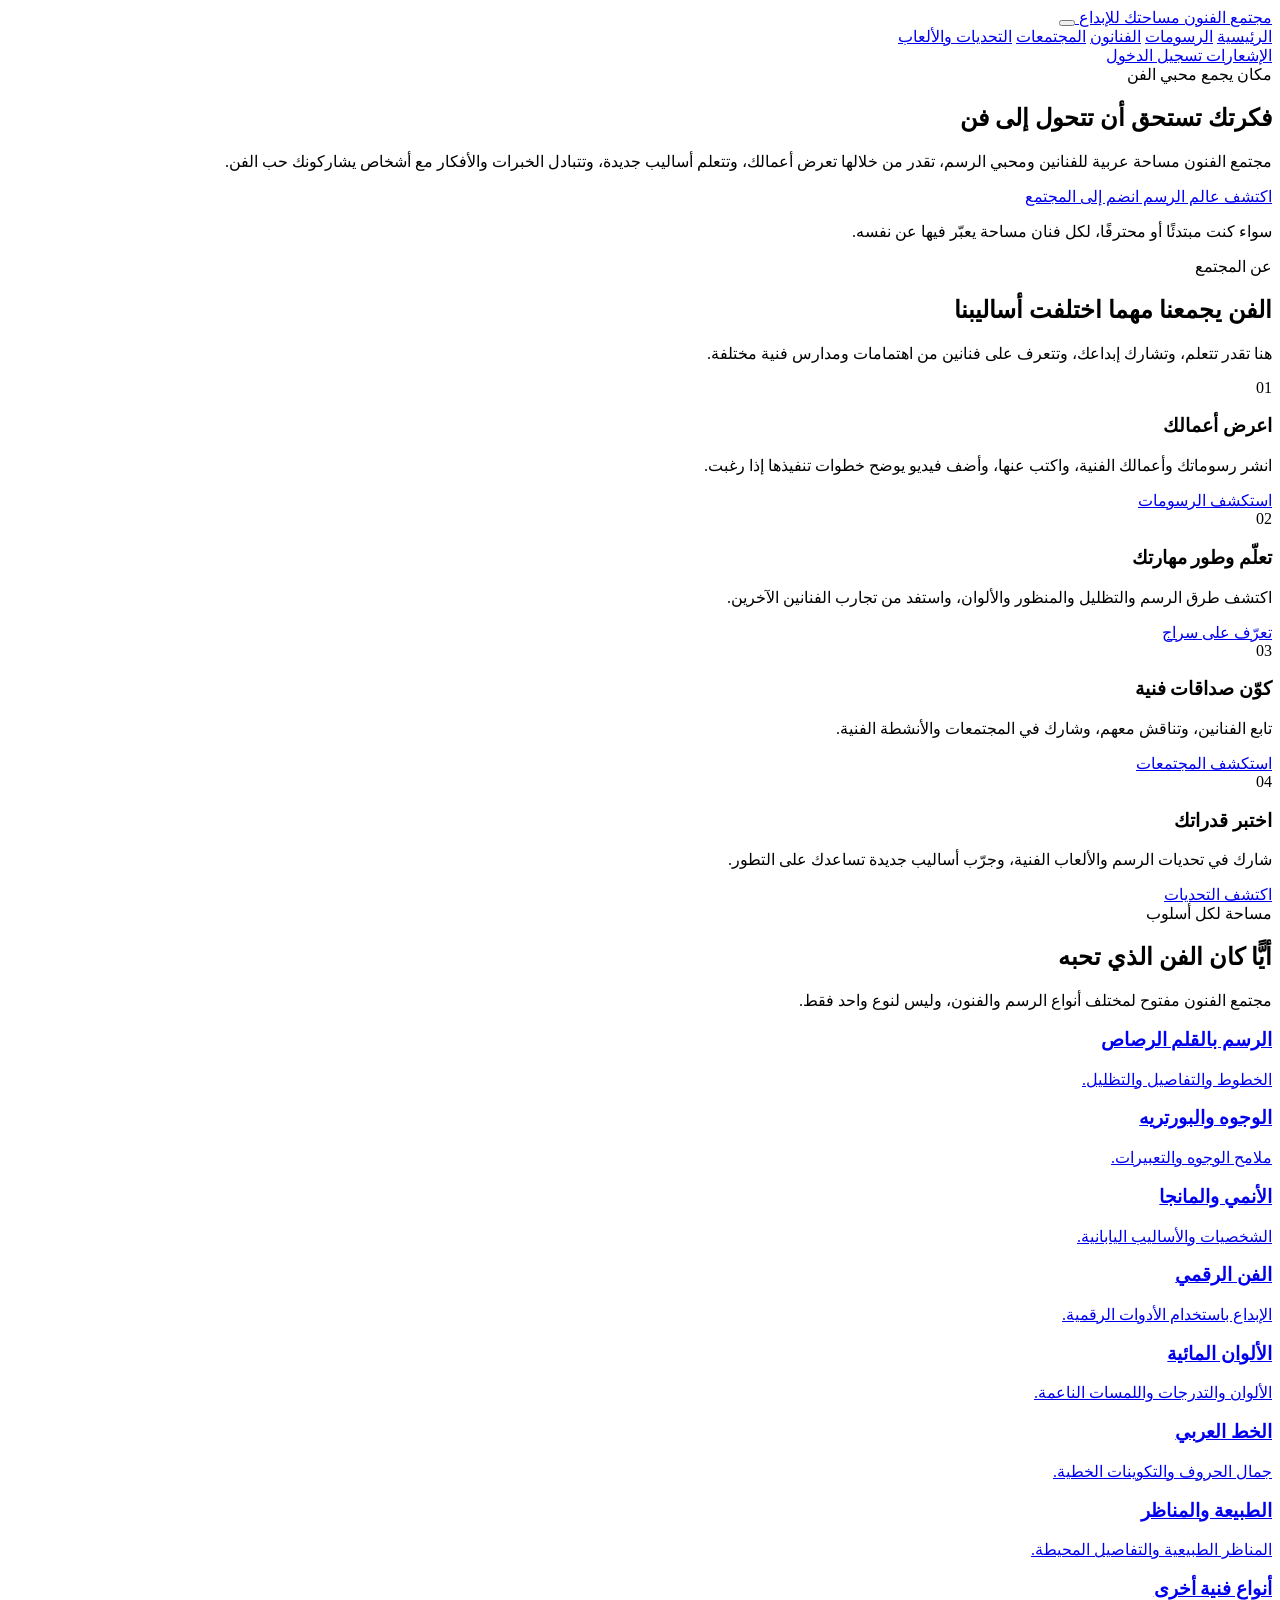
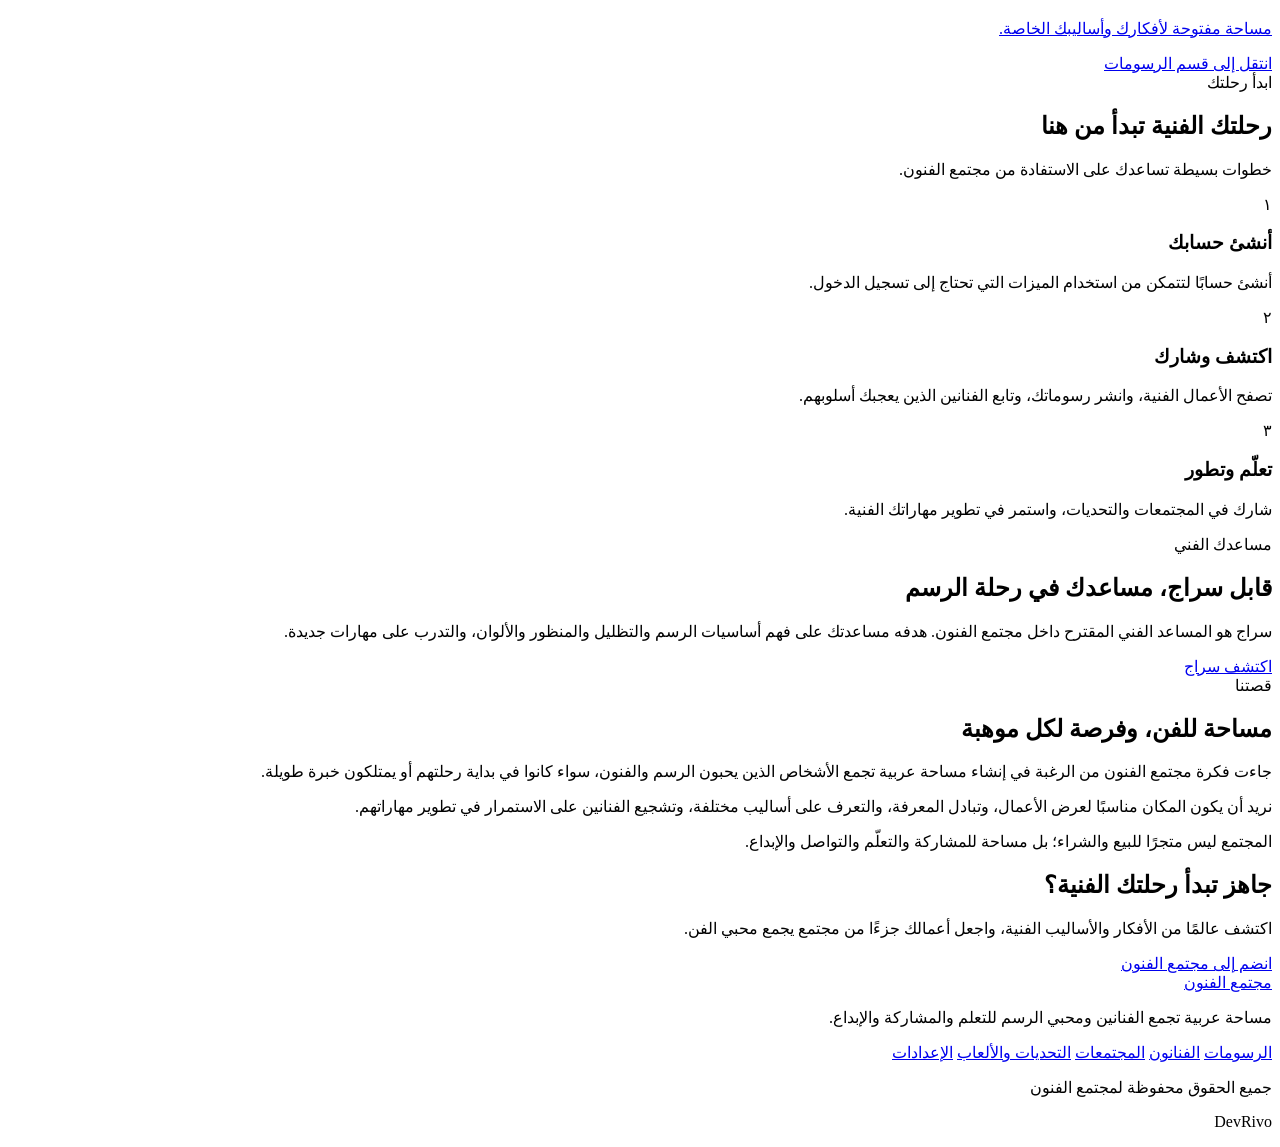
==== index.html @ d91d48fb "Create index.html for art community website Add main HTML structure for the art community website wi" ====
<!DOCTYPE html>
<html lang="ar" dir="rtl">
<head>
    <meta charset="UTF-8">
    <meta name="viewport" content="width=device-width, initial-scale=1.0">

    <meta name="description" content="مجتمع الفنون، مساحة عربية للفنانين ومحبي الرسم لتبادل الأعمال والتعلم والمشاركة.">

    <title>مجتمع الفنون | مساحة تجمع الفنانين</title>

    <!-- الخطوط -->
    <link rel="preconnect" href="https://fonts.googleapis.com">
    <link rel="preconnect" href="https://fonts.gstatic.com" crossorigin>
    <link href="https://fonts.googleapis.com/css2?family=Cairo:wght@400;500;600;700;800&display=swap" rel="stylesheet">

    <!-- التصميم المشترك لجميع الصفحات -->
    <link rel="stylesheet" href="css/style.css">

    <!-- تصميم الصفحة الرئيسية -->
    <link rel="stylesheet" href="css/home.css">
</head>

<body>

    <!-- رأس الموقع المشترك -->
    <header class="site-header">
        <div class="header-container">

            <a href="index.html" class="site-logo" aria-label="الصفحة الرئيسية">
                <span class="logo-name">مجتمع الفنون</span>
                <span class="logo-description">مساحتك للإبداع</span>
            </a>

            <button
                class="menu-toggle"
                id="menuToggle"
                type="button"
                aria-label="فتح القائمة"
                aria-expanded="false"
            >
                <span></span>
                <span></span>
                <span></span>
            </button>

            <nav class="main-nav" id="mainNav" aria-label="القائمة الرئيسية">
                <a href="index.html" class="nav-link active">الرئيسية</a>
                <a href="drawings.html" class="nav-link">الرسومات</a>
                <a href="artists.html" class="nav-link">الفنانون</a>
                <a href="communities.html" class="nav-link">المجتمعات</a>
                <a href="challenges.html" class="nav-link">التحديات والألعاب</a>
            </nav>

            <div class="header-actions">

                <a
                    href="notifications.html"
                    class="notification-link"
                    aria-label="الإشعارات"
                    title="الإشعارات"
                >
                    الإشعارات
                </a>

                <a href="login.html" class="account-link" id="accountLink">
                    تسجيل الدخول
                </a>

                <a href="profile.html" class="profile-link" id="profileLink" hidden>
                    ملفي الشخصي
                </a>

            </div>

        </div>
    </header>


    <main>

        <!-- مقدمة الصفحة -->
        <section class="hero-section">
            <div class="hero-container">

                <div class="hero-content">

                    <span class="section-label">
                        مكان يجمع محبي الفن
                    </span>

                    <h1>
                        فكرتك تستحق أن
                        <span>تتحول إلى فن</span>
                    </h1>

                    <p class="hero-description">
                        مجتمع الفنون مساحة عربية للفنانين ومحبي الرسم،
                        تقدر من خلالها تعرض أعمالك، وتتعلم أساليب جديدة،
                        وتتبادل الخبرات والأفكار مع أشخاص يشاركونك حب الفن.
                    </p>

                    <div class="hero-actions">

                        <a href="drawings.html" class="button button-primary">
                            اكتشف عالم الرسم
                        </a>

                        <a href="login.html" class="button button-secondary">
                            انضم إلى المجتمع
                        </a>

                    </div>

                    <p class="hero-note">
                        سواء كنت مبتدئًا أو محترفًا، لكل فنان مساحة يعبّر فيها عن نفسه.
                    </p>

                </div>

            </div>
        </section>


        <!-- التعريف بالموقع -->
        <section class="about-section" id="about">

            <div class="section-container">

                <div class="section-heading">
                    <span class="section-label">عن المجتمع</span>

                    <h2>الفن يجمعنا مهما اختلفت أساليبنا</h2>

                    <p>
                        هنا تقدر تتعلم، وتشارك إبداعك، وتتعرف على فنانين
                        من اهتمامات ومدارس فنية مختلفة.
                    </p>
                </div>

                <div class="features-grid">

                    <article class="feature-card">
                        <span class="feature-number">01</span>

                        <h3>اعرض أعمالك</h3>

                        <p>
                            انشر رسوماتك وأعمالك الفنية، واكتب عنها،
                            وأضف فيديو يوضح خطوات تنفيذها إذا رغبت.
                        </p>

                        <a href="drawings.html" class="text-link">
                            استكشف الرسومات
                        </a>
                    </article>


                    <article class="feature-card">
                        <span class="feature-number">02</span>

                        <h3>تعلّم وطور مهارتك</h3>

                        <p>
                            اكتشف طرق الرسم والتظليل والمنظور والألوان،
                            واستفد من تجارب الفنانين الآخرين.
                        </p>

                        <a href="siraj.html" class="text-link">
                            تعرّف على سراج
                        </a>
                    </article>


                    <article class="feature-card">
                        <span class="feature-number">03</span>

                        <h3>كوّن صداقات فنية</h3>

                        <p>
                            تابع الفنانين، وتناقش معهم، وشارك في
                            المجتمعات والأنشطة الفنية.
                        </p>

                        <a href="communities.html" class="text-link">
                            استكشف المجتمعات
                        </a>
                    </article>


                    <article class="feature-card">
                        <span class="feature-number">04</span>

                        <h3>اختبر قدراتك</h3>

                        <p>
                            شارك في تحديات الرسم والألعاب الفنية،
                            وجرّب أساليب جديدة تساعدك على التطور.
                        </p>

                        <a href="challenges.html" class="text-link">
                            اكتشف التحديات
                        </a>
                    </article>

                </div>

            </div>
        </section>


        <!-- أنواع الفنون -->
        <section class="art-types-section">

            <div class="section-container">

                <div class="section-heading">
                    <span class="section-label">مساحة لكل أسلوب</span>

                    <h2>أيًّا كان الفن الذي تحبه</h2>

                    <p>
                        مجتمع الفنون مفتوح لمختلف أنواع الرسم والفنون،
                        وليس لنوع واحد فقط.
                    </p>
                </div>

                <div class="art-types-grid">

                    <a href="drawings.html?category=pencil" class="art-type-card">
                        <h3>الرسم بالقلم الرصاص</h3>
                        <p>الخطوط والتفاصيل والتظليل.</p>
                    </a>

                    <a href="drawings.html?category=portrait" class="art-type-card">
                        <h3>الوجوه والبورتريه</h3>
                        <p>ملامح الوجوه والتعبيرات.</p>
                    </a>

                    <a href="drawings.html?category=anime" class="art-type-card">
                        <h3>الأنمي والمانجا</h3>
                        <p>الشخصيات والأساليب اليابانية.</p>
                    </a>

                    <a href="drawings.html?category=digital" class="art-type-card">
                        <h3>الفن الرقمي</h3>
                        <p>الإبداع باستخدام الأدوات الرقمية.</p>
                    </a>

                    <a href="drawings.html?category=watercolor" class="art-type-card">
                        <h3>الألوان المائية</h3>
                        <p>الألوان والتدرجات واللمسات الناعمة.</p>
                    </a>

                    <a href="drawings.html?category=calligraphy" class="art-type-card">
                        <h3>الخط العربي</h3>
                        <p>جمال الحروف والتكوينات الخطية.</p>
                    </a>

                    <a href="drawings.html?category=nature" class="art-type-card">
                        <h3>الطبيعة والمناظر</h3>
                        <p>المناظر الطبيعية والتفاصيل المحيطة.</p>
                    </a>

                    <a href="drawings.html?category=other" class="art-type-card">
                        <h3>أنواع فنية أخرى</h3>
                        <p>مساحة مفتوحة لأفكارك وأساليبك الخاصة.</p>
                    </a>

                </div>

                <div class="section-bottom-action">
                    <a href="drawings.html" class="button button-secondary">
                        انتقل إلى قسم الرسومات
                    </a>
                </div>

            </div>
        </section>


        <!-- طريقة عمل المجتمع -->
        <section class="how-section">

            <div class="section-container">

                <div class="section-heading">
                    <span class="section-label">ابدأ رحلتك</span>

                    <h2>رحلتك الفنية تبدأ من هنا</h2>

                    <p>
                        خطوات بسيطة تساعدك على الاستفادة من مجتمع الفنون.
                    </p>
                </div>

                <div class="steps-grid">

                    <article class="step-card">
                        <span class="step-number">١</span>
                        <h3>أنشئ حسابك</h3>
                        <p>
                            أنشئ حسابًا لتتمكن من استخدام الميزات
                            التي تحتاج إلى تسجيل الدخول.
                        </p>
                    </article>

                    <article class="step-card">
                        <span class="step-number">٢</span>
                        <h3>اكتشف وشارك</h3>
                        <p>
                            تصفح الأعمال الفنية، وانشر رسوماتك،
                            وتابع الفنانين الذين يعجبك أسلوبهم.
                        </p>
                    </article>

                    <article class="step-card">
                        <span class="step-number">٣</span>
                        <h3>تعلّم وتطور</h3>
                        <p>
                            شارك في المجتمعات والتحديات،
                            واستمر في تطوير مهاراتك الفنية.
                        </p>
                    </article>

                </div>

            </div>
        </section>


        <!-- مساعد الرسم سراج -->
        <section class="siraj-section">

            <div class="section-container">

                <div class="siraj-content">

                    <span class="section-label">مساعدك الفني</span>

                    <h2>قابل سراج، مساعدك في رحلة الرسم</h2>

                    <p>
                        سراج هو المساعد الفني المقترح داخل مجتمع الفنون.
                        هدفه مساعدتك على فهم أساسيات الرسم والتظليل
                        والمنظور والألوان، والتدرب على مهارات جديدة.
                    </p>

                    <a href="siraj.html" class="button button-primary">
                        اكتشف سراج
                    </a>

                </div>

            </div>
        </section>


        <!-- قصة المجتمع -->
        <section class="story-section" id="story">

            <div class="section-container">

                <div class="section-heading">
                    <span class="section-label">قصتنا</span>

                    <h2>مساحة للفن، وفرصة لكل موهبة</h2>
                </div>

                <div class="story-content">

                    <p>
                        جاءت فكرة مجتمع الفنون من الرغبة في إنشاء مساحة
                        عربية تجمع الأشخاص الذين يحبون الرسم والفنون،
                        سواء كانوا في بداية رحلتهم أو يمتلكون خبرة طويلة.
                    </p>

                    <p>
                        نريد أن يكون المكان مناسبًا لعرض الأعمال،
                        وتبادل المعرفة، والتعرف على أساليب مختلفة،
                        وتشجيع الفنانين على الاستمرار في تطوير مهاراتهم.
                    </p>

                    <p>
                        المجتمع ليس متجرًا للبيع والشراء؛ بل مساحة
                        للمشاركة والتعلّم والتواصل والإبداع.
                    </p>

                </div>

            </div>
        </section>


        <!-- الدعوة للمشاركة -->
        <section class="join-section">

            <div class="section-container">

                <h2>جاهز تبدأ رحلتك الفنية؟</h2>

                <p>
                    اكتشف عالمًا من الأفكار والأساليب الفنية،
                    واجعل أعمالك جزءًا من مجتمع يجمع محبي الفن.
                </p>

                <a href="login.html" class="button button-primary">
                    انضم إلى مجتمع الفنون
                </a>

            </div>
        </section>

    </main>


    <!-- تذييل الموقع المشترك -->
    <footer class="site-footer">

        <div class="footer-container">

            <div class="footer-main">

                <a href="index.html" class="footer-logo">
                    مجتمع الفنون
                </a>

                <p>
                    مساحة عربية تجمع الفنانين ومحبي الرسم
                    للتعلم والمشاركة والإبداع.
                </p>

            </div>

            <div class="footer-links">

                <a href="drawings.html">الرسومات</a>
                <a href="artists.html">الفنانون</a>
                <a href="communities.html">المجتمعات</a>
                <a href="challenges.html">التحديات والألعاب</a>
                <a href="settings.html">الإعدادات</a>

            </div>

            <div class="footer-bottom">

                <p>
                    جميع الحقوق محفوظة لمجتمع الفنون
                </p>

                <p class="creator-name">
                    DevRivo
                </p>

            </div>

        </div>

    </footer>


    <!-- وظائف مشتركة لجميع الصفحات -->
    <script src="js/main.js"></script>

    <!-- وظائف الصفحة الرئيسية -->
    <script src="js/home.js"></script>

</body>
</html>
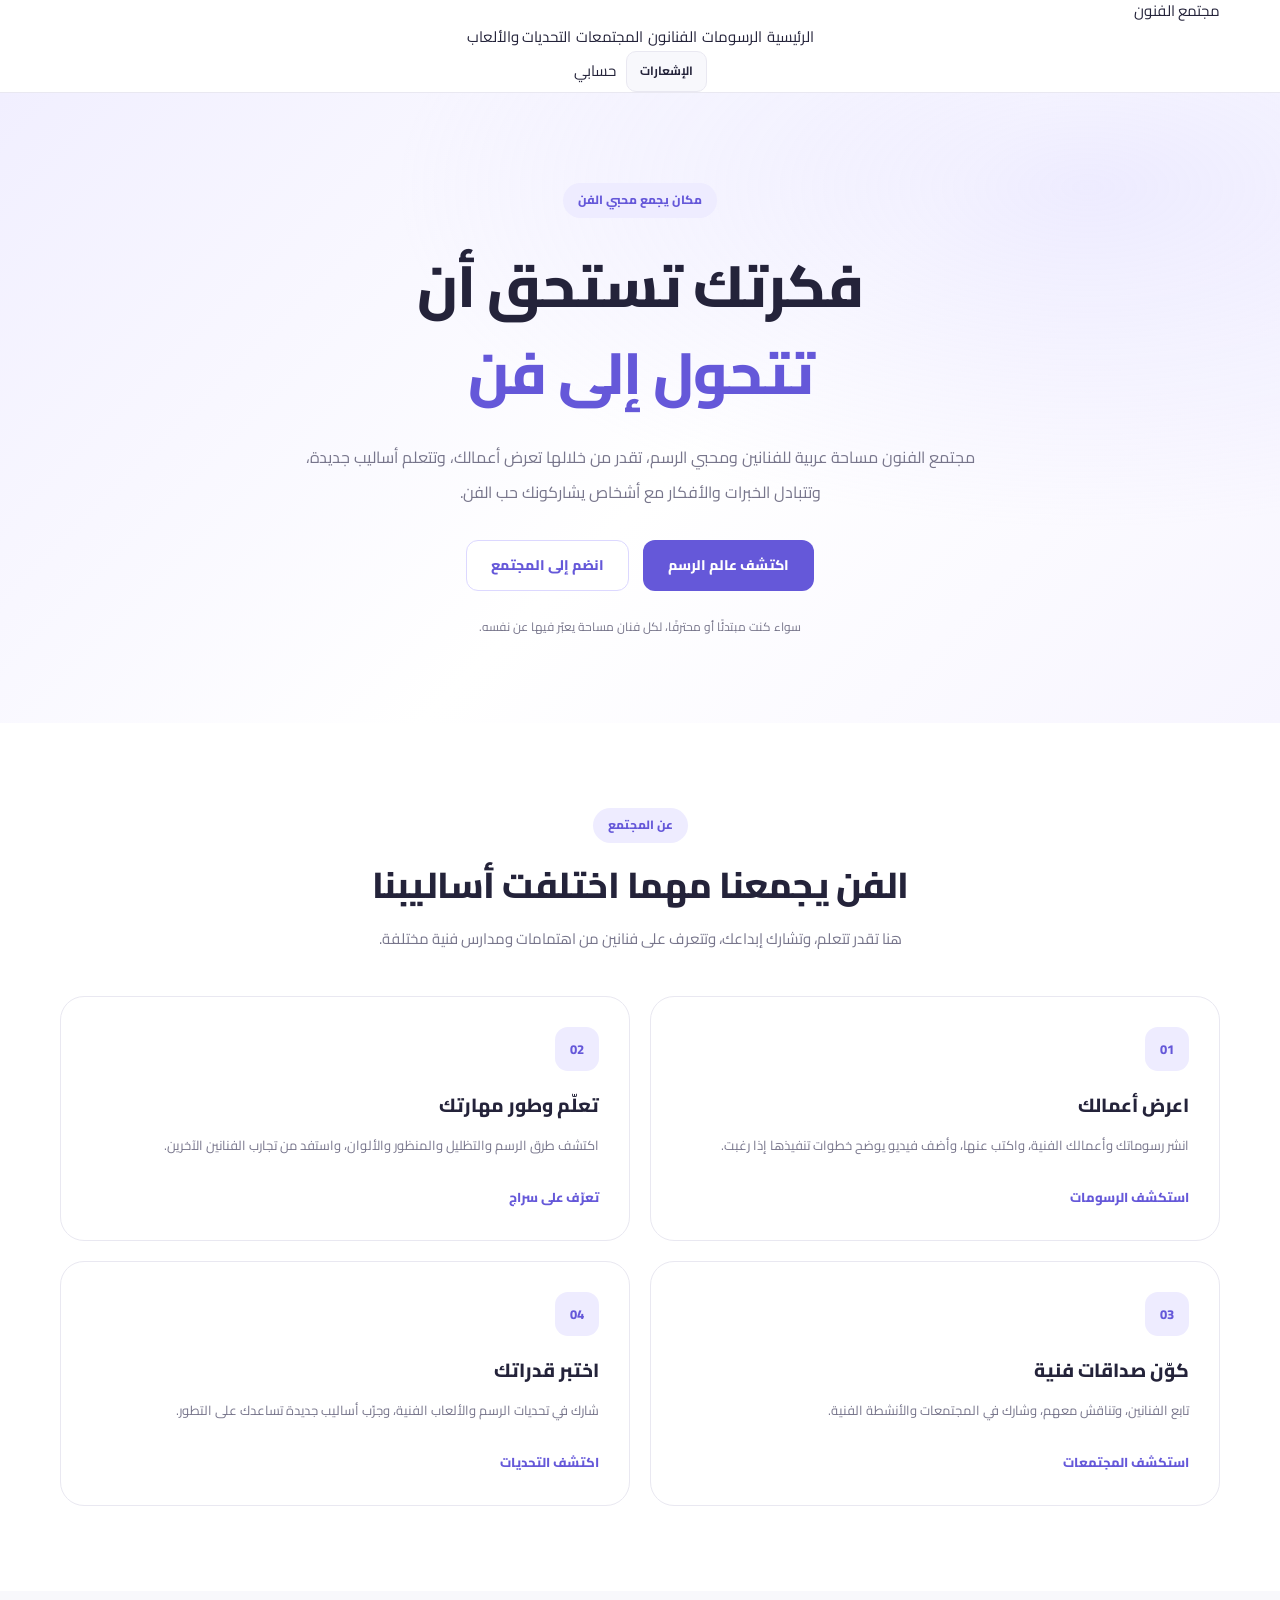
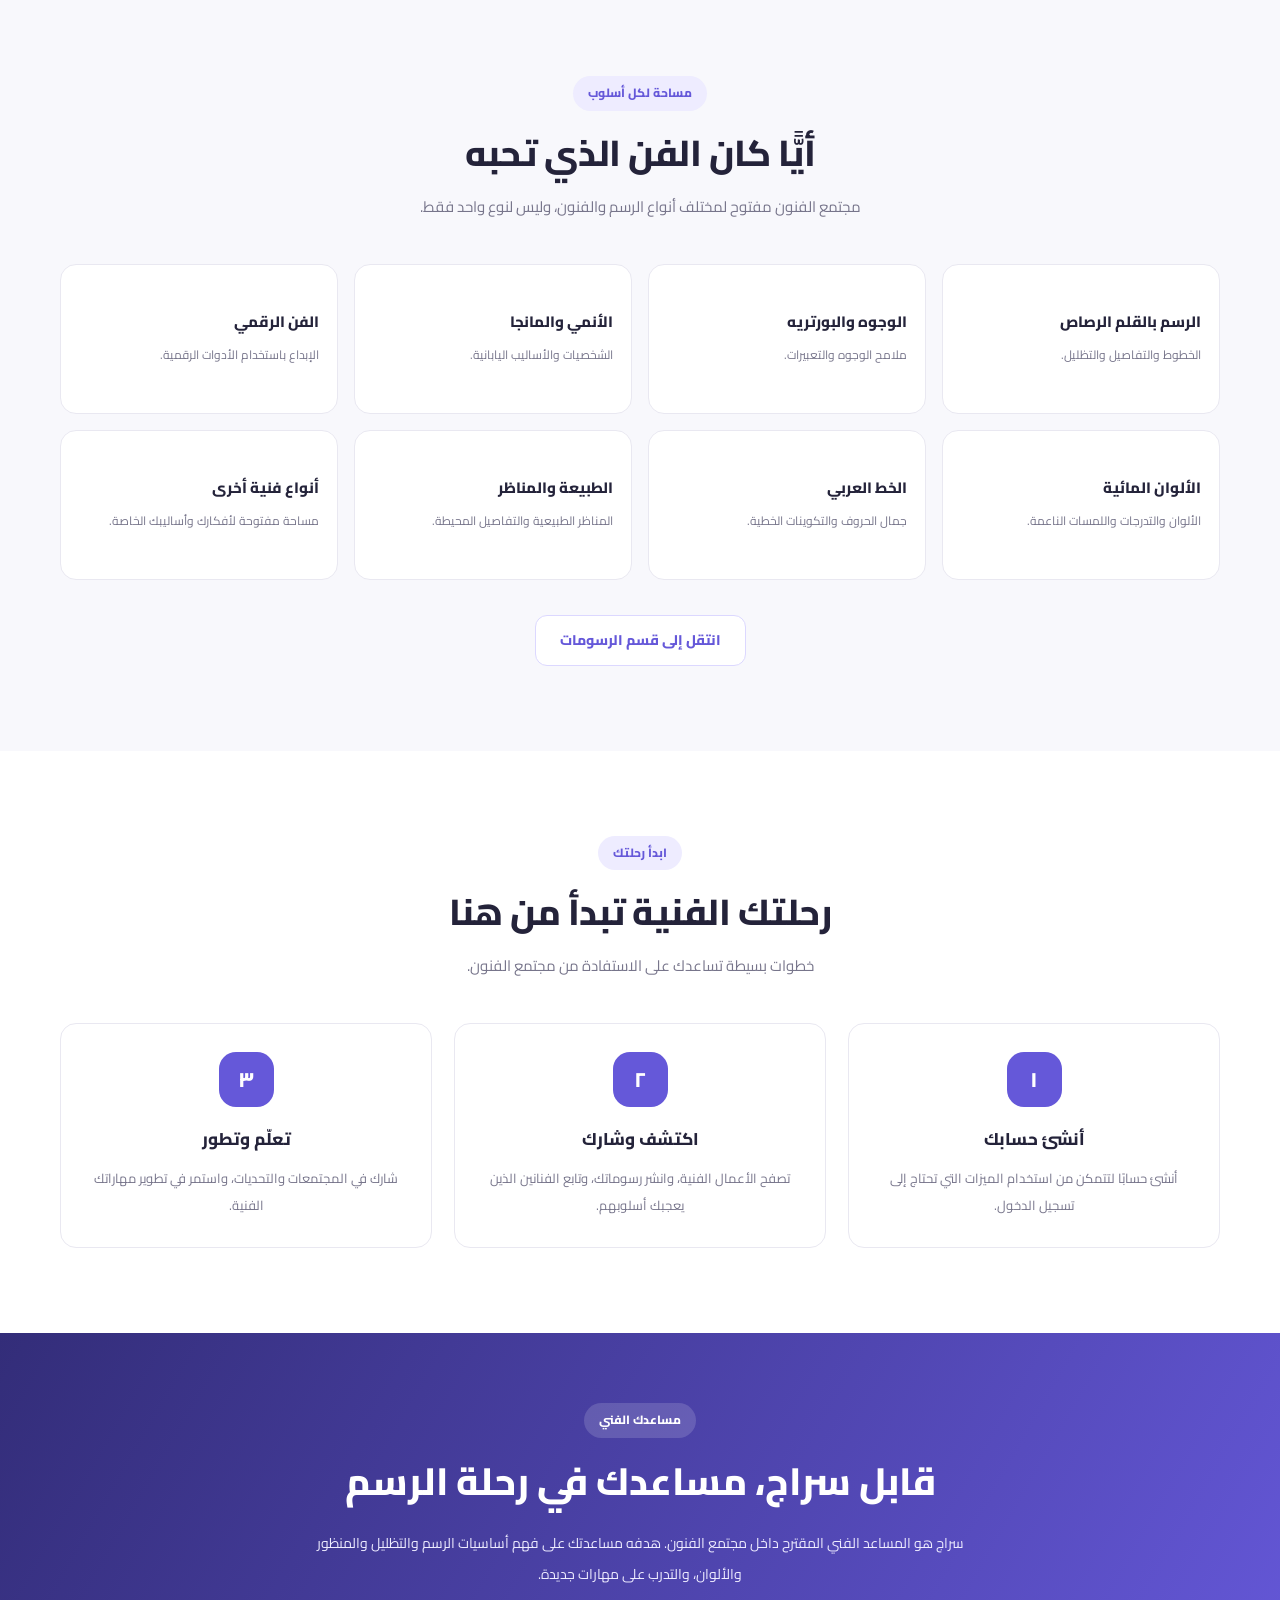
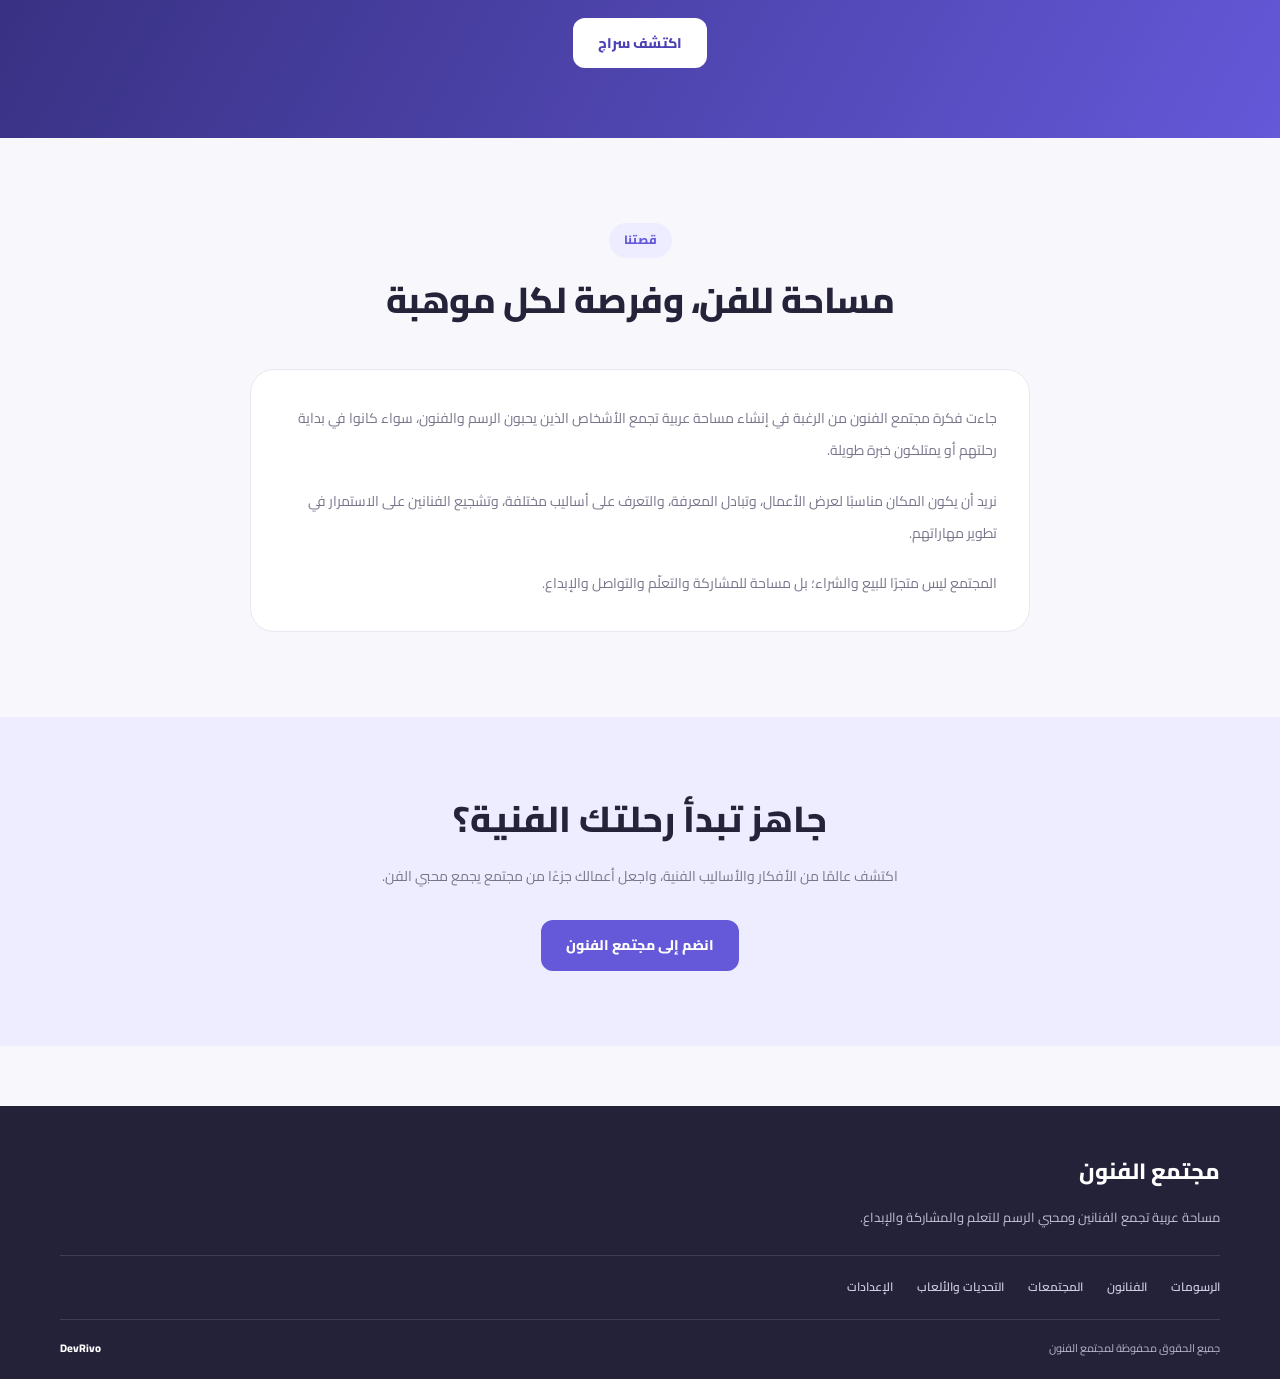
==== commit c8c961f7: "Update header content and navigation links" ====
--- a/index.html
+++ b/index.html
@@ -22,13 +22,12 @@
 
 <body>
 
-    <!-- رأس الموقع المشترك -->
+<!-- رأس الموقع -->
     <header class="site-header">
-        <div class="header-container">
-
-            <a href="index.html" class="site-logo" aria-label="الصفحة الرئيسية">
-                <span class="logo-name">مجتمع الفنون</span>
-                <span class="logo-description">مساحتك للإبداع</span>
+        <div class="container header-content">
+
+            <a href="index.html" class="site-logo">
+                مجتمع الفنون
             </a>
 
             <button
@@ -38,43 +37,29 @@
                 aria-label="فتح القائمة"
                 aria-expanded="false"
             >
-                <span></span>
-                <span></span>
-                <span></span>
+                ☰
             </button>
 
-            <nav class="main-nav" id="mainNav" aria-label="القائمة الرئيسية">
-                <a href="index.html" class="nav-link active">الرئيسية</a>
-                <a href="drawings.html" class="nav-link">الرسومات</a>
-                <a href="artists.html" class="nav-link">الفنانون</a>
-                <a href="communities.html" class="nav-link">المجتمعات</a>
-                <a href="challenges.html" class="nav-link">التحديات والألعاب</a>
+            <nav class="main-nav" id="mainNav">
+                <a href="index.html">الرئيسية</a>
+                <a href="drawings.html" class="active">الرسومات</a>
+                <a href="artists.html">الفنانون</a>
+                <a href="communities.html">المجتمعات</a>
+                <a href="challenges.html">التحديات والألعاب</a>
             </nav>
 
             <div class="header-actions">
-
-                <a
-                    href="notifications.html"
-                    class="notification-link"
-                    aria-label="الإشعارات"
-                    title="الإشعارات"
-                >
+                <a href="notifications.html" class="notification-link">
                     الإشعارات
                 </a>
 
-                <a href="login.html" class="account-link" id="accountLink">
-                    تسجيل الدخول
+                <a href="login.html" class="btn btn-primary">
+                    حسابي
                 </a>
-
-                <a href="profile.html" class="profile-link" id="profileLink" hidden>
-                    ملفي الشخصي
-                </a>
-
             </div>
 
         </div>
     </header>
-
 
     <main>
 
--- a/css/style.css
+++ b/css/style.css
@@ -0,0 +1,880 @@
+/* ========================================
+   مجتمع الفنون - التصميم المشترك
+   ======================================== */
+
+/* الألوان والخطوط الأساسية */
+
+:root {
+    --color-primary: #6558d9;
+    --color-primary-dark: #4b40b5;
+    --color-primary-light: #eeecff;
+
+    --color-background: #f8f8fc;
+    --color-surface: #ffffff;
+
+    --color-text: #24233a;
+    --color-text-light: #77758b;
+
+    --color-border: #e9e8f1;
+
+    --color-success: #278568;
+    --color-danger: #d94b61;
+
+    --font-main: "Cairo", sans-serif;
+
+    --container-width: 1160px;
+
+    --radius-small: 10px;
+    --radius-medium: 16px;
+    --radius-large: 24px;
+
+    --shadow-small: 0 4px 18px rgba(36, 35, 58, 0.05);
+    --shadow-medium: 0 10px 35px rgba(36, 35, 58, 0.08);
+
+    --transition: 0.25s ease;
+}
+
+
+/* إعادة ضبط العناصر */
+
+* {
+    box-sizing: border-box;
+}
+
+html {
+    scroll-behavior: smooth;
+    scroll-padding-top: 90px;
+}
+
+body {
+    margin: 0;
+    padding: 0;
+
+    background: var(--color-background);
+    color: var(--color-text);
+
+    font-family: var(--font-main);
+    font-size: 15px;
+    line-height: 1.9;
+
+    direction: rtl;
+    text-align: right;
+
+    min-height: 100vh;
+}
+
+body,
+button,
+input,
+textarea,
+select {
+    font-family: var(--font-main);
+}
+
+button,
+input,
+textarea,
+select {
+    font-size: inherit;
+}
+
+button,
+a {
+    -webkit-tap-highlight-color: transparent;
+}
+
+button {
+    cursor: pointer;
+}
+
+a {
+    color: inherit;
+    text-decoration: none;
+    transition: color var(--transition);
+}
+
+img {
+    display: block;
+    max-width: 100%;
+}
+
+h1,
+h2,
+h3,
+h4,
+p {
+    margin-top: 0;
+}
+
+h1,
+h2,
+h3,
+h4 {
+    line-height: 1.5;
+}
+
+::selection {
+    background: var(--color-primary-light);
+    color: var(--color-primary-dark);
+}
+
+
+/* الحاويات المشتركة */
+
+.container,
+.section-container {
+    width: min(
+        var(--container-width),
+        calc(100% - 40px)
+    );
+
+    margin-inline: auto;
+}
+
+section {
+    position: relative;
+}
+
+
+/* رأس الموقع */
+
+.site-header {
+    position: sticky;
+    top: 0;
+    z-index: 1000;
+
+    width: 100%;
+
+    background: rgba(255, 255, 255, 0.96);
+    border-bottom: 1px solid var(--color-border);
+
+    backdrop-filter: blur(14px);
+    -webkit-backdrop-filter: blur(14px);
+}
+
+.header-container {
+    width: min(
+        1320px,
+        calc(100% - 36px)
+    );
+
+    min-height: 82px;
+
+    margin-inline: auto;
+
+    display: flex;
+    align-items: center;
+    justify-content: space-between;
+
+    gap: 24px;
+}
+
+
+/* اسم الموقع */
+
+.site-logo {
+    display: flex;
+    flex-direction: column;
+    flex-shrink: 0;
+
+    line-height: 1.5;
+}
+
+.logo-name {
+    font-size: 20px;
+    font-weight: 800;
+    color: var(--color-primary);
+}
+
+.logo-description {
+    font-size: 11px;
+    color: var(--color-text-light);
+}
+
+
+/* القائمة الرئيسية */
+
+.main-nav {
+    display: flex;
+    align-items: center;
+    justify-content: center;
+
+    gap: 5px;
+}
+
+.nav-link {
+    display: inline-flex;
+    align-items: center;
+    justify-content: center;
+
+    padding: 9px 12px;
+
+    border-radius: var(--radius-small);
+
+    color: var(--color-text-light);
+
+    font-size: 13px;
+    font-weight: 700;
+
+    white-space: nowrap;
+
+    transition:
+        background var(--transition),
+        color var(--transition);
+}
+
+.nav-link:hover,
+.nav-link.active {
+    color: var(--color-primary);
+    background: var(--color-primary-light);
+}
+
+
+/* أزرار رأس الموقع */
+
+.header-actions {
+    display: flex;
+    align-items: center;
+    justify-content: center;
+
+    gap: 10px;
+    flex-shrink: 0;
+}
+
+.notification-link,
+.account-link,
+.profile-link {
+    display: inline-flex;
+    align-items: center;
+    justify-content: center;
+
+    min-height: 40px;
+    padding: 8px 13px;
+
+    border-radius: var(--radius-small);
+
+    font-size: 12px;
+    font-weight: 700;
+
+    white-space: nowrap;
+}
+
+.notification-link {
+    background: var(--color-background);
+    border: 1px solid var(--color-border);
+}
+
+.notification-link:hover {
+    background: var(--color-primary-light);
+    color: var(--color-primary);
+}
+
+.account-link,
+.profile-link {
+    color: #ffffff;
+    background: var(--color-primary);
+}
+
+.account-link:hover,
+.profile-link:hover {
+    color: #ffffff;
+    background: var(--color-primary-dark);
+}
+
+[hidden] {
+    display: none !important;
+}
+
+
+/* زر قائمة الهاتف */
+
+.menu-toggle {
+    display: none;
+
+    width: 42px;
+    height: 42px;
+
+    padding: 10px;
+
+    border: 1px solid var(--color-border);
+    border-radius: var(--radius-small);
+
+    background: var(--color-surface);
+}
+
+.menu-toggle span {
+    display: block;
+
+    width: 20px;
+    height: 2px;
+
+    margin: 4px auto;
+
+    border-radius: 5px;
+
+    background: var(--color-text);
+}
+
+
+/* الأزرار العامة */
+
+.button {
+    display: inline-flex;
+    align-items: center;
+    justify-content: center;
+
+    min-height: 48px;
+
+    padding: 11px 24px;
+
+    border: 1px solid transparent;
+    border-radius: 12px;
+
+    font-size: 14px;
+    font-weight: 800;
+
+    text-align: center;
+
+    transition:
+        transform var(--transition),
+        background var(--transition),
+        color var(--transition),
+        border-color var(--transition);
+}
+
+.button:hover {
+    transform: translateY(-2px);
+}
+
+.button-primary {
+    color: #ffffff;
+    background: var(--color-primary);
+}
+
+.button-primary:hover {
+    color: #ffffff;
+    background: var(--color-primary-dark);
+}
+
+.button-secondary {
+    color: var(--color-primary);
+    background: #ffffff;
+
+    border-color: #dcd8ff;
+}
+
+.button-secondary:hover {
+    color: var(--color-primary-dark);
+    background: var(--color-primary-light);
+    border-color: var(--color-primary-light);
+}
+
+
+/* العناوين المشتركة */
+
+.section-heading {
+    max-width: 740px;
+
+    margin: 0 auto 42px;
+
+    text-align: center;
+}
+
+.section-heading h2 {
+    margin-bottom: 12px;
+
+    font-size: clamp(25px, 3vw, 36px);
+    font-weight: 800;
+
+    letter-spacing: -0.5px;
+}
+
+.section-heading p {
+    margin-bottom: 0;
+
+    color: var(--color-text-light);
+
+    font-size: 15px;
+    line-height: 2;
+}
+
+.section-label {
+    display: inline-flex;
+    align-items: center;
+    justify-content: center;
+
+    margin-bottom: 15px;
+    padding: 6px 15px;
+
+    border-radius: 30px;
+
+    color: var(--color-primary);
+    background: var(--color-primary-light);
+
+    font-size: 12px;
+    font-weight: 800;
+}
+
+
+/* الروابط النصية */
+
+.text-link {
+    display: inline-flex;
+    align-items: center;
+
+    gap: 6px;
+
+    color: var(--color-primary);
+
+    font-size: 13px;
+    font-weight: 800;
+}
+
+.text-link:hover {
+    color: var(--color-primary-dark);
+}
+
+
+/* بطاقات المحتوى العامة */
+
+.card {
+    padding: 24px;
+
+    background: var(--color-surface);
+
+    border: 1px solid var(--color-border);
+    border-radius: var(--radius-medium);
+
+    box-shadow: var(--shadow-small);
+
+    transition:
+        transform var(--transition),
+        box-shadow var(--transition),
+        border-color var(--transition);
+}
+
+.card:hover {
+    transform: translateY(-3px);
+    box-shadow: var(--shadow-medium);
+    border-color: #d9d4ff;
+}
+
+
+/* الحقول والنماذج */
+
+.form-group {
+    display: flex;
+    flex-direction: column;
+
+    gap: 8px;
+
+    margin-bottom: 20px;
+}
+
+.form-group label {
+    font-size: 13px;
+    font-weight: 800;
+}
+
+input,
+textarea,
+select {
+    width: 100%;
+    min-height: 46px;
+
+    padding: 11px 14px;
+
+    color: var(--color-text);
+    background: #ffffff;
+
+    border: 1px solid var(--color-border);
+    border-radius: var(--radius-small);
+
+    outline: none;
+
+    transition:
+        border-color var(--transition),
+        box-shadow var(--transition);
+}
+
+textarea {
+    min-height: 120px;
+    resize: vertical;
+}
+
+input::placeholder,
+textarea::placeholder {
+    color: #a19fb1;
+}
+
+input:focus,
+textarea:focus,
+select:focus {
+    border-color: var(--color-primary);
+
+    box-shadow: 0 0 0 3px rgba(101, 88, 217, 0.12);
+}
+
+input:disabled,
+textarea:disabled,
+select:disabled {
+    opacity: 0.65;
+    cursor: not-allowed;
+}
+
+
+/* رسائل الحالات */
+
+.message {
+    padding: 12px 15px;
+
+    border-radius: var(--radius-small);
+
+    font-size: 13px;
+    font-weight: 600;
+}
+
+.message-success {
+    color: var(--color-success);
+    background: #eaf7f1;
+}
+
+.message-error {
+    color: var(--color-danger);
+    background: #fff0f2;
+}
+
+.message-info {
+    color: var(--color-primary-dark);
+    background: var(--color-primary-light);
+}
+
+
+/* حالات عدم وجود محتوى */
+
+.empty-state {
+    padding: 45px 20px;
+
+    text-align: center;
+
+    background: #ffffff;
+
+    border: 1px dashed #d8d5e8;
+    border-radius: var(--radius-medium);
+}
+
+.empty-state h3 {
+    margin-bottom: 10px;
+}
+
+.empty-state p {
+    max-width: 480px;
+
+    margin: 0 auto;
+
+    color: var(--color-text-light);
+}
+
+
+/* الفواصل */
+
+.section-divider {
+    width: min(
+        var(--container-width),
+        calc(100% - 40px)
+    );
+
+    height: 1px;
+
+    margin-inline: auto;
+
+    background: var(--color-border);
+}
+
+
+/* تذييل الموقع */
+
+.site-footer {
+    margin-top: 60px;
+
+    padding: 45px 0 20px;
+
+    color: #e8e7f5;
+    background: #242239;
+}
+
+.footer-container {
+    width: min(
+        var(--container-width),
+        calc(100% - 40px)
+    );
+
+    margin-inline: auto;
+}
+
+.footer-main {
+    max-width: 440px;
+
+    margin-bottom: 25px;
+}
+
+.footer-logo {
+    display: inline-block;
+
+    margin-bottom: 12px;
+
+    color: #ffffff;
+
+    font-size: 22px;
+    font-weight: 800;
+}
+
+.footer-main p {
+    margin-bottom: 0;
+
+    color: #c4c2d5;
+
+    font-size: 13px;
+    line-height: 2;
+}
+
+.footer-links {
+    display: flex;
+    flex-wrap: wrap;
+
+    gap: 12px 24px;
+
+    padding: 20px 0;
+
+    border-top: 1px solid rgba(255, 255, 255, 0.12);
+    border-bottom: 1px solid rgba(255, 255, 255, 0.12);
+}
+
+.footer-links a {
+    color: #d0cee0;
+
+    font-size: 12px;
+    font-weight: 600;
+}
+
+.footer-links a:hover {
+    color: #ffffff;
+}
+
+.footer-bottom {
+    display: flex;
+    align-items: center;
+    justify-content: space-between;
+
+    gap: 15px;
+
+    padding-top: 18px;
+}
+
+.footer-bottom p {
+    margin: 0;
+
+    color: #b9b7cc;
+
+    font-size: 11px;
+}
+
+.creator-name {
+    color: #ffffff !important;
+
+    font-weight: 800;
+}
+
+
+/* تصميم الأجهزة المتوسطة */
+
+@media (max-width: 1100px) {
+
+    .header-container {
+        flex-wrap: wrap;
+        gap: 12px;
+    }
+
+    .main-nav {
+        order: 3;
+
+        width: 100%;
+
+        justify-content: center;
+
+        padding-bottom: 12px;
+    }
+
+    .nav-link {
+        padding-inline: 10px;
+    }
+
+}
+
+
+/* تصميم التابلت والموبايل */
+
+@media (max-width: 760px) {
+
+    body {
+        font-size: 14px;
+    }
+
+    .container,
+    .section-container {
+        width: calc(100% - 30px);
+    }
+
+    .header-container {
+        width: calc(100% - 28px);
+
+        min-height: 72px;
+
+        flex-wrap: nowrap;
+        gap: 10px;
+    }
+
+    .site-logo {
+        margin-left: auto;
+    }
+
+    .logo-name {
+        font-size: 17px;
+    }
+
+    .logo-description {
+        font-size: 10px;
+    }
+
+    .menu-toggle {
+        display: block;
+        flex-shrink: 0;
+
+        order: 3;
+    }
+
+    .header-actions {
+        gap: 6px;
+    }
+
+    .notification-link,
+    .account-link,
+    .profile-link {
+        min-height: 38px;
+
+        padding: 7px 9px;
+
+        font-size: 11px;
+    }
+
+    .main-nav {
+        display: none;
+
+        position: absolute;
+        top: 100%;
+        right: 0;
+        left: 0;
+
+        width: 100%;
+
+        padding: 12px 15px 18px;
+
+        align-items: stretch;
+        flex-direction: column;
+
+        background: #ffffff;
+
+        border-bottom: 1px solid var(--color-border);
+
+        box-shadow: var(--shadow-medium);
+    }
+
+    .main-nav.open {
+        display: flex;
+    }
+
+    .nav-link {
+        justify-content: flex-start;
+
+        width: 100%;
+
+        padding: 11px 14px;
+
+        font-size: 13px;
+    }
+
+    .section-heading {
+        margin-bottom: 28px;
+    }
+
+    .section-heading h2 {
+        font-size: 25px;
+    }
+
+    .section-heading p {
+        font-size: 13px;
+    }
+
+    .button {
+        min-height: 45px;
+
+        padding: 10px 17px;
+
+        font-size: 13px;
+    }
+
+    .card {
+        padding: 18px;
+    }
+
+    .site-footer {
+        margin-top: 40px;
+        padding-top: 32px;
+    }
+
+    .footer-bottom {
+        align-items: flex-start;
+        flex-direction: column;
+
+        gap: 8px;
+    }
+
+}
+
+
+/* الشاشات الصغيرة جدًا */
+
+@media (max-width: 380px) {
+
+    .header-container {
+        width: calc(100% - 20px);
+        gap: 6px;
+    }
+
+    .logo-name {
+        font-size: 15px;
+    }
+
+    .notification-link,
+    .account-link,
+    .profile-link {
+        padding-inline: 7px;
+        font-size: 10px;
+    }
+
+}
+
+
+/* دعم تقليل الحركة */
+
+@media (prefers-reduced-motion: reduce) {
+
+    *,
+    *::before,
+    *::after {
+        scroll-behavior: auto !important;
+        transition-duration: 0.01ms !important;
+        animation-duration: 0.01ms !important;
+    }
+
+}
--- a/css/home.css
+++ b/css/home.css
@@ -0,0 +1,589 @@
+/* ========================================
+   مجتمع الفنون - تصميم الصفحة الرئيسية
+   الملف: css/home.css
+   ======================================== */
+
+
+/* مقدمة الصفحة */
+
+.hero-section {
+    overflow: hidden;
+
+    padding: 90px 20px 85px;
+
+    background:
+        radial-gradient(
+            ellipse at 85% 15%,
+            rgba(191, 184, 255, 0.25),
+            transparent 45%
+        ),
+        linear-gradient(
+            135deg,
+            #f1efff 0%,
+            #ffffff 55%,
+            #f7f5ff 100%
+        );
+}
+
+.hero-container {
+    width: min(100%, 1000px);
+    margin-inline: auto;
+}
+
+.hero-content {
+    max-width: 800px;
+    margin-inline: auto;
+    text-align: center;
+}
+
+.hero-content .section-label {
+    margin-bottom: 24px;
+}
+
+.hero-content h1 {
+    margin-bottom: 24px;
+
+    color: var(--color-text);
+
+    font-size: clamp(34px, 5.5vw, 58px);
+    font-weight: 800;
+
+    line-height: 1.5;
+    letter-spacing: -1px;
+}
+
+.hero-content h1 span {
+    display: block;
+    color: var(--color-primary);
+}
+
+.hero-description {
+    max-width: 680px;
+
+    margin: 0 auto 30px;
+
+    color: var(--color-text-light);
+
+    font-size: 16px;
+    line-height: 2.2;
+}
+
+.hero-actions {
+    display: flex;
+    flex-wrap: wrap;
+
+    align-items: center;
+    justify-content: center;
+
+    gap: 14px;
+}
+
+.hero-note {
+    margin: 25px 0 0;
+
+    color: var(--color-text-light);
+
+    font-size: 12px;
+}
+
+
+/* الأقسام العامة */
+
+.about-section,
+.art-types-section,
+.how-section,
+.story-section {
+    padding: 85px 0;
+}
+
+.about-section {
+    background: #ffffff;
+}
+
+.art-types-section {
+    background: #f8f8fc;
+}
+
+.how-section {
+    background: #ffffff;
+}
+
+.story-section {
+    background: #f8f8fc;
+}
+
+
+/* بطاقات المميزات */
+
+.features-grid {
+    display: grid;
+
+    grid-template-columns: repeat(2, minmax(0, 1fr));
+
+    gap: 20px;
+}
+
+.feature-card {
+    position: relative;
+
+    display: flex;
+    flex-direction: column;
+    align-items: flex-start;
+
+    min-height: 245px;
+
+    padding: 30px;
+
+    overflow: hidden;
+
+    background: #ffffff;
+
+    border: 1px solid var(--color-border);
+    border-radius: var(--radius-large);
+
+    transition:
+        transform var(--transition),
+        box-shadow var(--transition),
+        border-color var(--transition);
+}
+
+.feature-card:hover {
+    transform: translateY(-5px);
+
+    border-color: #d8d2ff;
+
+    box-shadow: var(--shadow-medium);
+}
+
+.feature-number {
+    display: inline-flex;
+    align-items: center;
+    justify-content: center;
+
+    width: 44px;
+    height: 44px;
+
+    margin-bottom: 20px;
+
+    color: var(--color-primary);
+
+    background: var(--color-primary-light);
+
+    border-radius: 13px;
+
+    font-size: 13px;
+    font-weight: 800;
+}
+
+.feature-card h3 {
+    margin-bottom: 12px;
+
+    font-size: 19px;
+    font-weight: 800;
+}
+
+.feature-card p {
+    margin-bottom: 20px;
+
+    color: var(--color-text-light);
+
+    font-size: 13px;
+    line-height: 2.1;
+}
+
+.feature-card .text-link {
+    margin-top: auto;
+}
+
+
+/* أنواع الفنون */
+
+.art-types-grid {
+    display: grid;
+
+    grid-template-columns: repeat(4, minmax(0, 1fr));
+
+    gap: 16px;
+}
+
+.art-type-card {
+    display: flex;
+    flex-direction: column;
+    justify-content: center;
+
+    min-height: 150px;
+
+    padding: 23px 18px;
+
+    background: #ffffff;
+
+    border: 1px solid var(--color-border);
+    border-radius: var(--radius-medium);
+
+    transition:
+        transform var(--transition),
+        box-shadow var(--transition),
+        border-color var(--transition);
+}
+
+.art-type-card:hover {
+    transform: translateY(-4px);
+
+    border-color: #d2ccff;
+
+    box-shadow: var(--shadow-small);
+}
+
+.art-type-card h3 {
+    margin-bottom: 10px;
+
+    color: var(--color-text);
+
+    font-size: 15px;
+    font-weight: 800;
+}
+
+.art-type-card p {
+    margin-bottom: 0;
+
+    color: var(--color-text-light);
+
+    font-size: 12px;
+    line-height: 1.9;
+}
+
+.section-bottom-action {
+    display: flex;
+    justify-content: center;
+
+    margin-top: 35px;
+}
+
+
+/* خطوات البداية */
+
+.steps-grid {
+    display: grid;
+
+    grid-template-columns: repeat(3, minmax(0, 1fr));
+
+    gap: 22px;
+}
+
+.step-card {
+    padding: 28px 24px;
+
+    background: #ffffff;
+
+    border: 1px solid var(--color-border);
+    border-radius: var(--radius-medium);
+
+    text-align: center;
+}
+
+.step-number {
+    display: flex;
+    align-items: center;
+    justify-content: center;
+
+    width: 55px;
+    height: 55px;
+
+    margin: 0 auto 20px;
+
+    color: #ffffff;
+
+    background: var(--color-primary);
+
+    border-radius: 17px;
+
+    font-size: 21px;
+    font-weight: 800;
+}
+
+.step-card h3 {
+    margin-bottom: 12px;
+
+    font-size: 17px;
+    font-weight: 800;
+}
+
+.step-card p {
+    margin-bottom: 0;
+
+    color: var(--color-text-light);
+
+    font-size: 13px;
+    line-height: 2.1;
+}
+
+
+/* قسم سراج */
+
+.siraj-section {
+    padding: 70px 20px;
+
+    background:
+        linear-gradient(
+            120deg,
+            #332d79,
+            #6558d9
+        );
+
+    color: #ffffff;
+}
+
+.siraj-content {
+    max-width: 760px;
+
+    margin-inline: auto;
+
+    text-align: center;
+}
+
+.siraj-content .section-label {
+    color: #ffffff;
+
+    background: rgba(255, 255, 255, 0.15);
+}
+
+.siraj-content h2 {
+    margin-bottom: 18px;
+
+    font-size: clamp(26px, 4vw, 38px);
+    font-weight: 800;
+}
+
+.siraj-content p {
+    max-width: 650px;
+
+    margin: 0 auto 28px;
+
+    color: #eeecff;
+
+    font-size: 14px;
+    line-height: 2.2;
+}
+
+.siraj-content .button-primary {
+    color: var(--color-primary-dark);
+
+    background: #ffffff;
+}
+
+.siraj-content .button-primary:hover {
+    color: var(--color-primary-dark);
+
+    background: #eeecff;
+}
+
+
+/* قصة المجتمع */
+
+.story-content {
+    max-width: 780px;
+
+    margin-inline: auto;
+    padding: 32px;
+
+    background: #ffffff;
+
+    border: 1px solid var(--color-border);
+    border-radius: var(--radius-large);
+}
+
+.story-content p {
+    margin-bottom: 18px;
+
+    color: var(--color-text-light);
+
+    font-size: 14px;
+    line-height: 2.3;
+}
+
+.story-content p:last-child {
+    margin-bottom: 0;
+}
+
+
+/* دعوة الانضمام */
+
+.join-section {
+    padding: 75px 20px;
+
+    background: #eeecff;
+
+    text-align: center;
+}
+
+.join-section .section-container {
+    max-width: 800px;
+}
+
+.join-section h2 {
+    margin-bottom: 15px;
+
+    color: var(--color-text);
+
+    font-size: clamp(25px, 4vw, 36px);
+    font-weight: 800;
+}
+
+.join-section p {
+    max-width: 620px;
+
+    margin: 0 auto 28px;
+
+    color: var(--color-text-light);
+
+    font-size: 14px;
+    line-height: 2.2;
+}
+
+
+/* التوافق مع التابلت */
+
+@media (max-width: 900px) {
+
+    .hero-section {
+        padding: 75px 20px;
+    }
+
+    .features-grid {
+        grid-template-columns: repeat(2, minmax(0, 1fr));
+    }
+
+    .art-types-grid {
+        grid-template-columns: repeat(2, minmax(0, 1fr));
+    }
+
+    .steps-grid {
+        gap: 14px;
+    }
+
+    .step-card {
+        padding: 23px 16px;
+    }
+
+}
+
+
+/* التوافق مع الموبايل */
+
+@media (max-width: 600px) {
+
+    .hero-section {
+        padding: 60px 18px;
+    }
+
+    .hero-content h1 {
+        font-size: 34px;
+        letter-spacing: 0;
+    }
+
+    .hero-description {
+        font-size: 14px;
+    }
+
+    .hero-actions {
+        flex-direction: column;
+        align-items: stretch;
+    }
+
+    .hero-actions .button {
+        width: 100%;
+    }
+
+    .about-section,
+    .art-types-section,
+    .how-section,
+    .story-section {
+        padding: 60px 0;
+    }
+
+    .features-grid {
+        grid-template-columns: 1fr;
+        gap: 15px;
+    }
+
+    .feature-card {
+        min-height: auto;
+        padding: 24px;
+    }
+
+    .art-types-grid {
+        grid-template-columns: repeat(2, minmax(0, 1fr));
+        gap: 12px;
+    }
+
+    .art-type-card {
+        min-height: 140px;
+        padding: 18px 14px;
+    }
+
+    .art-type-card h3 {
+        font-size: 13px;
+    }
+
+    .art-type-card p {
+        font-size: 11px;
+    }
+
+    .steps-grid {
+        grid-template-columns: 1fr;
+        gap: 15px;
+    }
+
+    .step-card {
+        padding: 25px 20px;
+    }
+
+    .siraj-section {
+        padding: 55px 18px;
+    }
+
+    .story-content {
+        padding: 23px 20px;
+    }
+
+    .story-content p {
+        font-size: 13px;
+    }
+
+    .join-section {
+        padding: 55px 18px;
+    }
+
+}
+
+
+/* شاشات الموبايل الصغيرة */
+
+@media (max-width: 360px) {
+
+    .hero-content h1 {
+        font-size: 29px;
+    }
+
+    .art-types-grid {
+        grid-template-columns: 1fr;
+    }
+
+    .art-type-card {
+        min-height: 115px;
+    }
+
+}
+
+
+/* تقليل الحركة حسب إعدادات الجهاز */
+
+@media (prefers-reduced-motion: reduce) {
+
+    .feature-card,
+    .art-type-card,
+    .button {
+        transition: none;
+    }
+
+  }
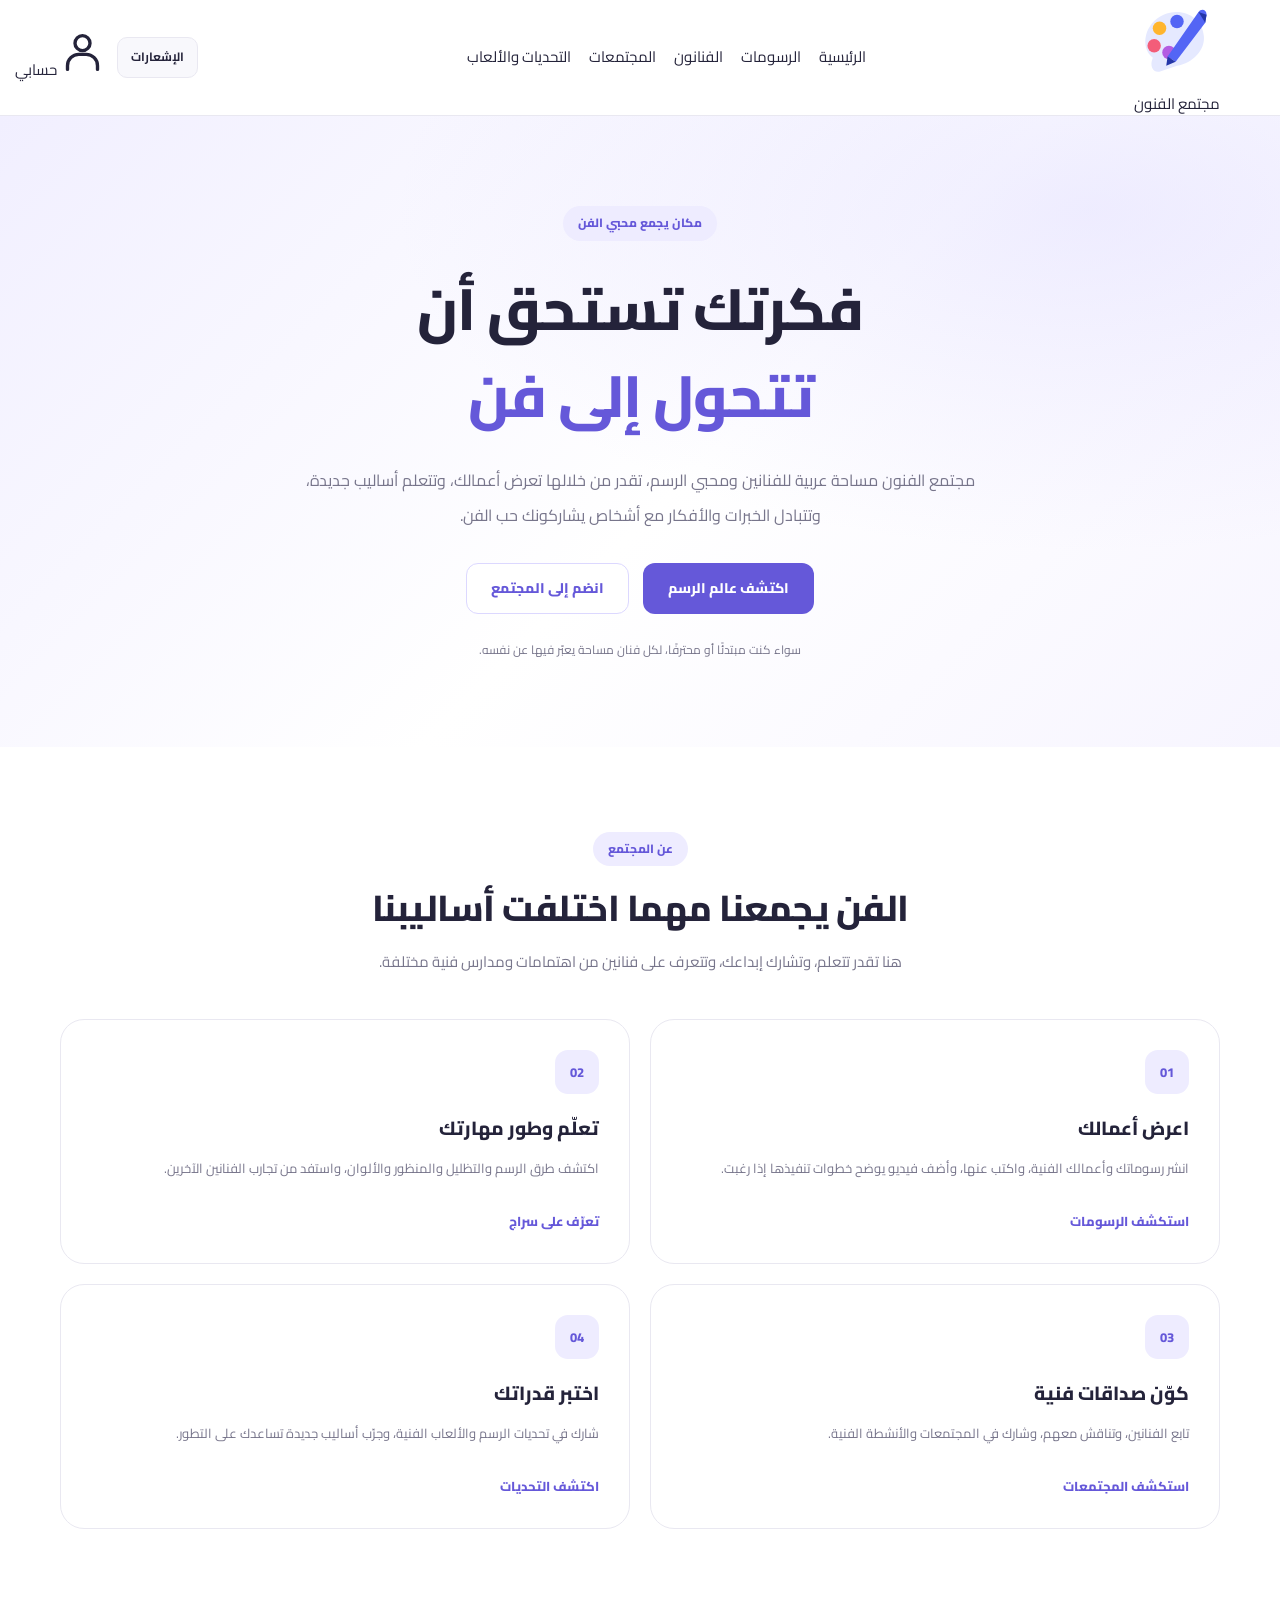
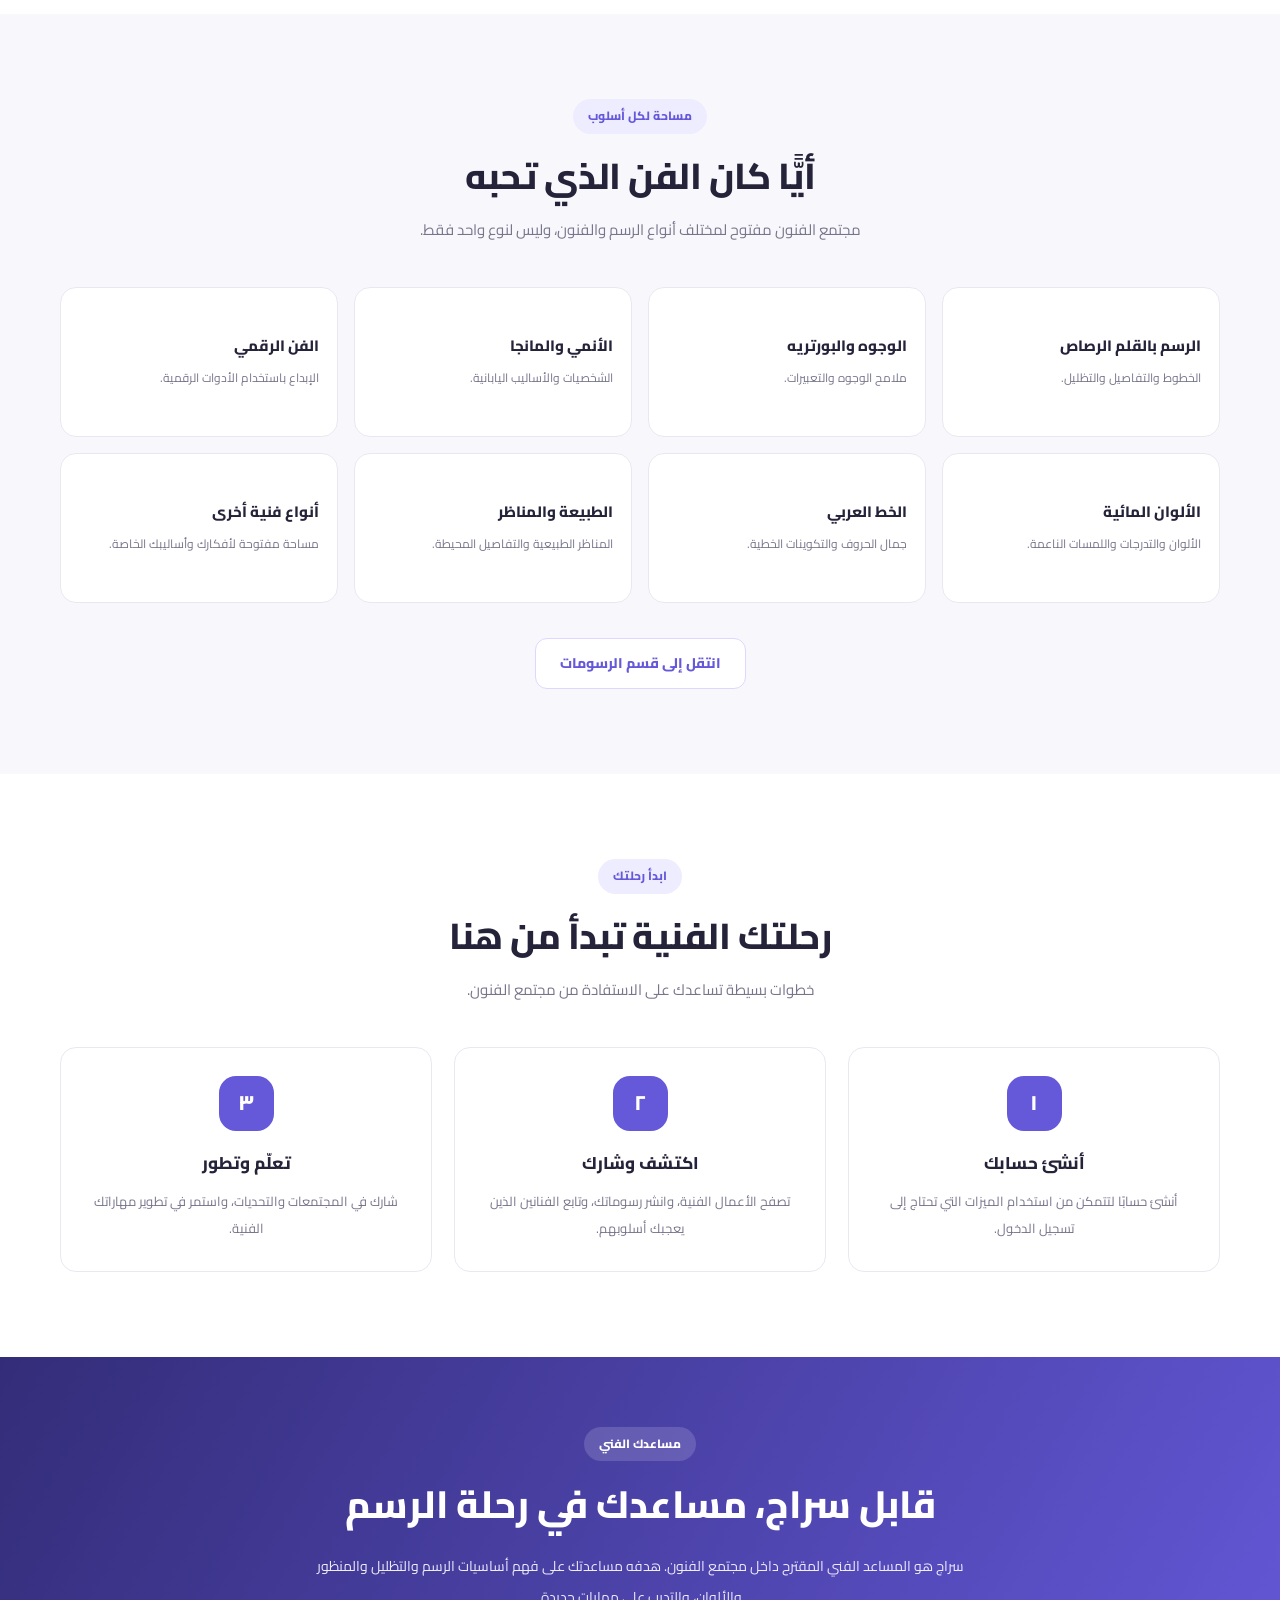
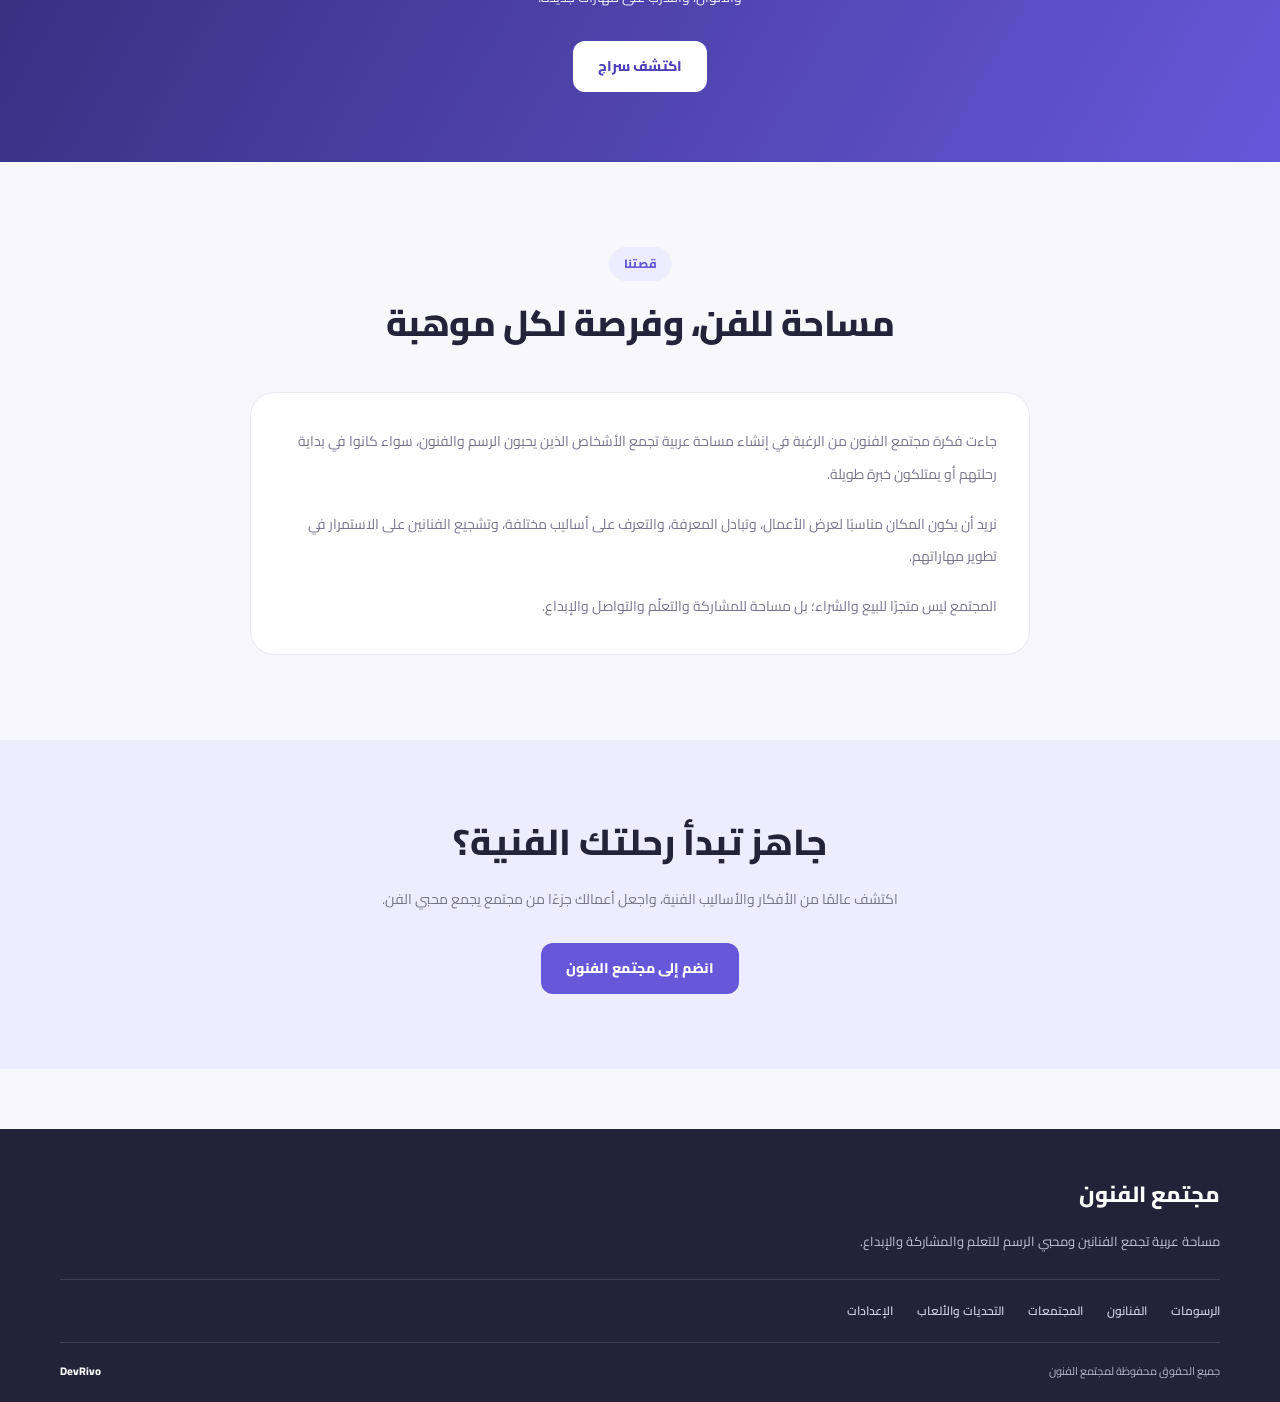
==== commit 1b748085: "Refactor header structure and navigation links" ====
--- a/index.html
+++ b/index.html
@@ -23,43 +23,87 @@
 <body>
 
 <!-- رأس الموقع -->
-    <header class="site-header">
-        <div class="container header-content">
-
-            <a href="index.html" class="site-logo">
-                مجتمع الفنون
+<header class="site-header">
+    <div class="container header-content">
+
+        <!-- الشعار واسم الموقع -->
+        <a href="index.html" class="site-logo">
+            <span class="logo-icon" aria-hidden="true">
+                <svg viewBox="0 0 64 64" fill="none">
+                    <path d="M14 43C4 35 8 17 22 11C36 5 51 13 52 27C53 37 44 47 32 49L20 53C15 55 11 50 14 43Z"
+                          fill="#E5E9FF"/>
+                    <circle cx="19" cy="21" r="5" fill="#FFB52E"/>
+                    <circle cx="32" cy="16" r="5" fill="#5365F5"/>
+                    <circle cx="15" cy="34" r="5" fill="#F35D79"/>
+                    <circle cx="26" cy="39" r="5" fill="#B35CE2"/>
+                    <path d="M25 42L48 9C50 6 54 7 54 11L53 17L31 46L25 42Z"
+                          fill="#5365F5"/>
+                    <path d="M25 42L31 46L24 49L25 42Z"
+                          fill="#2436A8"/>
+                    <path d="M48 9L54 11L53 17L48 9Z"
+                          fill="#2436A8"/>
+                </svg>
+            </span>
+
+            <span class="logo-text">مجتمع الفنون</span>
+        </a>
+
+        <!-- زر القائمة للشاشات الصغيرة -->
+        <button
+            class="menu-toggle"
+            id="menuToggle"
+            type="button"
+            aria-label="فتح القائمة"
+            aria-expanded="false"
+        >
+            ☰
+        </button>
+
+        <!-- روابط الصفحات -->
+        <nav class="main-nav" id="mainNav">
+            <a href="index.html">الرئيسية</a>
+            <a href="drawings.html" class="active" aria-current="page">الرسومات</a>
+            <a href="artists.html">الفنانون</a>
+            <a href="communities.html">المجتمعات</a>
+            <a href="challenges.html">التحديات والألعاب</a>
+        </nav>
+
+        <!-- الإشعارات والحساب -->
+        <div class="header-actions">
+
+            <a href="notifications.html" class="notification-link">
+                <span class="notification-icon" aria-hidden="true">
+                    <svg viewBox="0 0 24 24" fill="none">
+                        <path d="M18 9C18 5.7 15.8 3 12 3C8.2 3 6 5.7 6 9C6 16 3.5 17 3.5 18H20.5C20.5 17 18 16 18 9Z"
+                              stroke="currentColor"
+                              stroke-width="1.8"
+                              stroke-linejoin="round"/>
+                        <path d="M9.5 21H14.5"
+                              stroke="currentColor"
+                              stroke-width="1.8"
+                              stroke-linecap="round"/>
+                    </svg>
+                    <span class="notification-dot"></span>
+                </span>
+                <span>الإشعارات</span>
             </a>
 
-            <button
-                class="menu-toggle"
-                id="menuToggle"
-                type="button"
-                aria-label="فتح القائمة"
-                aria-expanded="false"
-            >
-                ☰
-            </button>
-
-            <nav class="main-nav" id="mainNav">
-                <a href="index.html">الرئيسية</a>
-                <a href="drawings.html" class="active">الرسومات</a>
-                <a href="artists.html">الفنانون</a>
-                <a href="communities.html">المجتمعات</a>
-                <a href="challenges.html">التحديات والألعاب</a>
-            </nav>
-
-            <div class="header-actions">
-                <a href="notifications.html" class="notification-link">
-                    الإشعارات
-                </a>
-
-                <a href="login.html" class="btn btn-primary">
-                    حسابي
-                </a>
-            </div>
+            <a href="login.html" class="btn btn-primary account-button">
+                <svg viewBox="0 0 24 24" fill="none" aria-hidden="true">
+                    <circle cx="12" cy="7" r="4"
+                            stroke="currentColor" stroke-width="1.8"/>
+                    <path d="M4 21V19C4 15.7 6.7 13 10 13H14C17.3 13 20 15.7 20 19V21"
+                          stroke="currentColor"
+                          stroke-width="1.8"
+                          stroke-linecap="round"/>
+                </svg>
+                <span>حسابي</span>
+            </a>
 
         </div>
-    </header>
+
+    </div>
+</header>
 
     <main>
 
--- a/css/style.css
+++ b/css/style.css
@@ -878,3 +878,64 @@
     }
 
 }
+/* ترتيب رأس الموقع في سطر واحد */
+.site-header .header-content {
+    display: flex;
+    align-items: center;
+    justify-content: space-between;
+    gap: 20px;
+    flex-wrap: nowrap;
+}
+
+.site-header .site-logo {
+    flex-shrink: 0;
+    white-space: nowrap;
+}
+
+.site-header .main-nav {
+    display: flex;
+    align-items: center;
+    justify-content: center;
+    gap: 18px;
+    flex: 1;
+    white-space: nowrap;
+}
+
+.site-header .header-actions {
+    display: flex;
+    align-items: center;
+    gap: 12px;
+    flex-shrink: 0;
+    white-space: nowrap;
+}
+
+.site-header .menu-toggle {
+    display: none;
+}
+
+/* الشاشات الصغيرة */
+@media (max-width: 900px) {
+    .site-header .header-content {
+        flex-wrap: wrap;
+    }
+
+    .site-header .menu-toggle {
+        display: block;
+    }
+
+    .site-header .main-nav {
+        display: none;
+        flex-basis: 100%;
+        flex-direction: column;
+        align-items: stretch;
+        white-space: normal;
+    }
+
+    .site-header .main-nav.open {
+        display: flex;
+    }
+
+    .site-header .header-actions {
+        margin-right: auto;
+    }
+}
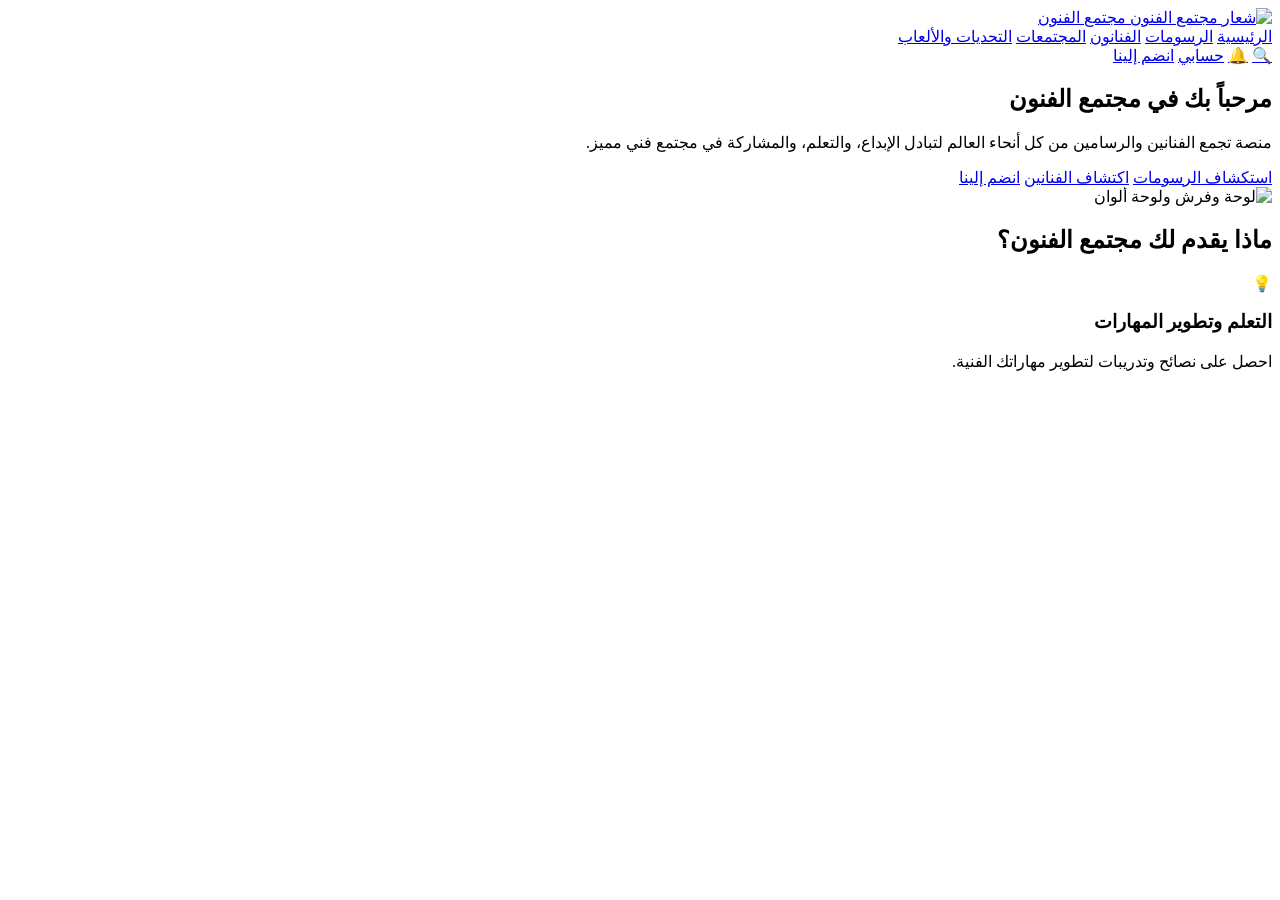
==== commit 828aefef: "Create index.html" ====
--- a/index.html
+++ b/index.html
@@ -1,497 +1,84 @@
 <!DOCTYPE html>
 <html lang="ar" dir="rtl">
 <head>
-    <meta charset="UTF-8">
-    <meta name="viewport" content="width=device-width, initial-scale=1.0">
+  <meta charset="UTF-8">
+  <meta name="viewport" content="width=device-width, initial-scale=1.0">
+  <title>مجتمع الفنون</title>
 
-    <meta name="description" content="مجتمع الفنون، مساحة عربية للفنانين ومحبي الرسم لتبادل الأعمال والتعلم والمشاركة.">
-
-    <title>مجتمع الفنون | مساحة تجمع الفنانين</title>
-
-    <!-- الخطوط -->
-    <link rel="preconnect" href="https://fonts.googleapis.com">
-    <link rel="preconnect" href="https://fonts.gstatic.com" crossorigin>
-    <link href="https://fonts.googleapis.com/css2?family=Cairo:wght@400;500;600;700;800&display=swap" rel="stylesheet">
-
-    <!-- التصميم المشترك لجميع الصفحات -->
-    <link rel="stylesheet" href="css/style.css">
-
-    <!-- تصميم الصفحة الرئيسية -->
-    <link rel="stylesheet" href="css/home.css">
+  <!-- ملف التصميم -->
+  <link rel="stylesheet" href="css/style.css">
 </head>
-
 <body>
 
-<!-- رأس الموقع -->
-<header class="site-header">
+  <!-- ========== رأس الموقع ========== -->
+  <header class="site-header">
     <div class="container header-content">
 
-        <!-- الشعار واسم الموقع -->
-        <a href="index.html" class="site-logo">
-            <span class="logo-icon" aria-hidden="true">
-                <svg viewBox="0 0 64 64" fill="none">
-                    <path d="M14 43C4 35 8 17 22 11C36 5 51 13 52 27C53 37 44 47 32 49L20 53C15 55 11 50 14 43Z"
-                          fill="#E5E9FF"/>
-                    <circle cx="19" cy="21" r="5" fill="#FFB52E"/>
-                    <circle cx="32" cy="16" r="5" fill="#5365F5"/>
-                    <circle cx="15" cy="34" r="5" fill="#F35D79"/>
-                    <circle cx="26" cy="39" r="5" fill="#B35CE2"/>
-                    <path d="M25 42L48 9C50 6 54 7 54 11L53 17L31 46L25 42Z"
-                          fill="#5365F5"/>
-                    <path d="M25 42L31 46L24 49L25 42Z"
-                          fill="#2436A8"/>
-                    <path d="M48 9L54 11L53 17L48 9Z"
-                          fill="#2436A8"/>
-                </svg>
-            </span>
+      <!-- الشعار واسم الموقع -->
+      <a href="index.html" class="logo">
+        <img src="images/logo.png" alt="شعار مجتمع الفنون" class="logo-img">
+        <span class="logo-text">مجتمع الفنون</span>
+      </a>
 
-            <span class="logo-text">مجتمع الفنون</span>
-        </a>
+      <!-- روابط التنقل -->
+      <nav class="main-nav">
+        <a href="index.html" class="nav-link active">الرئيسية</a>
+        <a href="drawings.html" class="nav-link">الرسومات</a>
+        <a href="artists.html" class="nav-link">الفنانون</a>
+        <a href="communities.html" class="nav-link">المجتمعات</a>
+        <a href="challenges.html" class="nav-link">التحديات والألعاب</a>
+      </nav>
 
-        <!-- زر القائمة للشاشات الصغيرة -->
-        <button
-            class="menu-toggle"
-            id="menuToggle"
-            type="button"
-            aria-label="فتح القائمة"
-            aria-expanded="false"
-        >
-            ☰
-        </button>
+      <!-- أدوات الرأس: بحث وإشعارات وحساب وانضمام -->
+      <div class="header-tools">
+        <a href="drawings.html" class="tool-link" aria-label="بحث">🔍</a>
+        <a href="notifications.html" class="tool-link" aria-label="الإشعارات">🔔</a>
+        <a href="login.html" class="account-link">حسابي</a>
+        <a href="signup.html" class="btn btn-primary">انضم إلينا</a>
+      </div>
 
-        <!-- روابط الصفحات -->
-        <nav class="main-nav" id="mainNav">
-            <a href="index.html">الرئيسية</a>
-            <a href="drawings.html" class="active" aria-current="page">الرسومات</a>
-            <a href="artists.html">الفنانون</a>
-            <a href="communities.html">المجتمعات</a>
-            <a href="challenges.html">التحديات والألعاب</a>
-        </nav>
+    </div>
+  </header>
 
-        <!-- الإشعارات والحساب -->
-        <div class="header-actions">
+  <main>
 
-            <a href="notifications.html" class="notification-link">
-                <span class="notification-icon" aria-hidden="true">
-                    <svg viewBox="0 0 24 24" fill="none">
-                        <path d="M18 9C18 5.7 15.8 3 12 3C8.2 3 6 5.7 6 9C6 16 3.5 17 3.5 18H20.5C20.5 17 18 16 18 9Z"
-                              stroke="currentColor"
-                              stroke-width="1.8"
-                              stroke-linejoin="round"/>
-                        <path d="M9.5 21H14.5"
-                              stroke="currentColor"
-                              stroke-width="1.8"
-                              stroke-linecap="round"/>
-                    </svg>
-                    <span class="notification-dot"></span>
-                </span>
-                <span>الإشعارات</span>
-            </a>
+    <!-- ========== القسم الرئيسي ========== -->
+    <section class="hero">
+      <div class="container hero-content">
 
-            <a href="login.html" class="btn btn-primary account-button">
-                <svg viewBox="0 0 24 24" fill="none" aria-hidden="true">
-                    <circle cx="12" cy="7" r="4"
-                            stroke="currentColor" stroke-width="1.8"/>
-                    <path d="M4 21V19C4 15.7 6.7 13 10 13H14C17.3 13 20 15.7 20 19V21"
-                          stroke="currentColor"
-                          stroke-width="1.8"
-                          stroke-linecap="round"/>
-                </svg>
-                <span>حسابي</span>
-            </a>
+        <div class="hero-text">
+          <h1>
+            مرحباً بك في
+            <span class="hero-title-colored">مجتمع الفنون</span>
+          </h1>
+          <p>
+            منصة تجمع الفنانين والرسامين من كل أنحاء العالم
+            لتبادل الإبداع، والتعلم، والمشاركة في مجتمع فني مميز.
+          </p>
 
+          <div class="hero-buttons">
+            <a href="drawings.html" class="btn btn-primary">استكشاف الرسومات</a>
+            <a href="artists.html" class="btn btn-outline">اكتشاف الفنانين</a>
+            <a href="signup.html" class="btn btn-outline">انضم إلينا</a>
+          </div>
         </div>
 
-    </div>
-</header>
-
-    <main>
-
-        <!-- مقدمة الصفحة -->
-        <section class="hero-section">
-            <div class="hero-container">
-
-                <div class="hero-content">
-
-                    <span class="section-label">
-                        مكان يجمع محبي الفن
-                    </span>
-
-                    <h1>
-                        فكرتك تستحق أن
-                        <span>تتحول إلى فن</span>
-                    </h1>
-
-                    <p class="hero-description">
-                        مجتمع الفنون مساحة عربية للفنانين ومحبي الرسم،
-                        تقدر من خلالها تعرض أعمالك، وتتعلم أساليب جديدة،
-                        وتتبادل الخبرات والأفكار مع أشخاص يشاركونك حب الفن.
-                    </p>
-
-                    <div class="hero-actions">
-
-                        <a href="drawings.html" class="button button-primary">
-                            اكتشف عالم الرسم
-                        </a>
-
-                        <a href="login.html" class="button button-secondary">
-                            انضم إلى المجتمع
-                        </a>
-
-                    </div>
-
-                    <p class="hero-note">
-                        سواء كنت مبتدئًا أو محترفًا، لكل فنان مساحة يعبّر فيها عن نفسه.
-                    </p>
-
-                </div>
-
-            </div>
-        </section>
-
-
-        <!-- التعريف بالموقع -->
-        <section class="about-section" id="about">
-
-            <div class="section-container">
-
-                <div class="section-heading">
-                    <span class="section-label">عن المجتمع</span>
-
-                    <h2>الفن يجمعنا مهما اختلفت أساليبنا</h2>
-
-                    <p>
-                        هنا تقدر تتعلم، وتشارك إبداعك، وتتعرف على فنانين
-                        من اهتمامات ومدارس فنية مختلفة.
-                    </p>
-                </div>
-
-                <div class="features-grid">
-
-                    <article class="feature-card">
-                        <span class="feature-number">01</span>
-
-                        <h3>اعرض أعمالك</h3>
-
-                        <p>
-                            انشر رسوماتك وأعمالك الفنية، واكتب عنها،
-                            وأضف فيديو يوضح خطوات تنفيذها إذا رغبت.
-                        </p>
-
-                        <a href="drawings.html" class="text-link">
-                            استكشف الرسومات
-                        </a>
-                    </article>
-
-
-                    <article class="feature-card">
-                        <span class="feature-number">02</span>
-
-                        <h3>تعلّم وطور مهارتك</h3>
-
-                        <p>
-                            اكتشف طرق الرسم والتظليل والمنظور والألوان،
-                            واستفد من تجارب الفنانين الآخرين.
-                        </p>
-
-                        <a href="siraj.html" class="text-link">
-                            تعرّف على سراج
-                        </a>
-                    </article>
-
-
-                    <article class="feature-card">
-                        <span class="feature-number">03</span>
-
-                        <h3>كوّن صداقات فنية</h3>
-
-                        <p>
-                            تابع الفنانين، وتناقش معهم، وشارك في
-                            المجتمعات والأنشطة الفنية.
-                        </p>
-
-                        <a href="communities.html" class="text-link">
-                            استكشف المجتمعات
-                        </a>
-                    </article>
-
-
-                    <article class="feature-card">
-                        <span class="feature-number">04</span>
-
-                        <h3>اختبر قدراتك</h3>
-
-                        <p>
-                            شارك في تحديات الرسم والألعاب الفنية،
-                            وجرّب أساليب جديدة تساعدك على التطور.
-                        </p>
-
-                        <a href="challenges.html" class="text-link">
-                            اكتشف التحديات
-                        </a>
-                    </article>
-
-                </div>
-
-            </div>
-        </section>
-
-
-        <!-- أنواع الفنون -->
-        <section class="art-types-section">
-
-            <div class="section-container">
-
-                <div class="section-heading">
-                    <span class="section-label">مساحة لكل أسلوب</span>
-
-                    <h2>أيًّا كان الفن الذي تحبه</h2>
-
-                    <p>
-                        مجتمع الفنون مفتوح لمختلف أنواع الرسم والفنون،
-                        وليس لنوع واحد فقط.
-                    </p>
-                </div>
-
-                <div class="art-types-grid">
-
-                    <a href="drawings.html?category=pencil" class="art-type-card">
-                        <h3>الرسم بالقلم الرصاص</h3>
-                        <p>الخطوط والتفاصيل والتظليل.</p>
-                    </a>
-
-                    <a href="drawings.html?category=portrait" class="art-type-card">
-                        <h3>الوجوه والبورتريه</h3>
-                        <p>ملامح الوجوه والتعبيرات.</p>
-                    </a>
-
-                    <a href="drawings.html?category=anime" class="art-type-card">
-                        <h3>الأنمي والمانجا</h3>
-                        <p>الشخصيات والأساليب اليابانية.</p>
-                    </a>
-
-                    <a href="drawings.html?category=digital" class="art-type-card">
-                        <h3>الفن الرقمي</h3>
-                        <p>الإبداع باستخدام الأدوات الرقمية.</p>
-                    </a>
-
-                    <a href="drawings.html?category=watercolor" class="art-type-card">
-                        <h3>الألوان المائية</h3>
-                        <p>الألوان والتدرجات واللمسات الناعمة.</p>
-                    </a>
-
-                    <a href="drawings.html?category=calligraphy" class="art-type-card">
-                        <h3>الخط العربي</h3>
-                        <p>جمال الحروف والتكوينات الخطية.</p>
-                    </a>
-
-                    <a href="drawings.html?category=nature" class="art-type-card">
-                        <h3>الطبيعة والمناظر</h3>
-                        <p>المناظر الطبيعية والتفاصيل المحيطة.</p>
-                    </a>
-
-                    <a href="drawings.html?category=other" class="art-type-card">
-                        <h3>أنواع فنية أخرى</h3>
-                        <p>مساحة مفتوحة لأفكارك وأساليبك الخاصة.</p>
-                    </a>
-
-                </div>
-
-                <div class="section-bottom-action">
-                    <a href="drawings.html" class="button button-secondary">
-                        انتقل إلى قسم الرسومات
-                    </a>
-                </div>
-
-            </div>
-        </section>
-
-
-        <!-- طريقة عمل المجتمع -->
-        <section class="how-section">
-
-            <div class="section-container">
-
-                <div class="section-heading">
-                    <span class="section-label">ابدأ رحلتك</span>
-
-                    <h2>رحلتك الفنية تبدأ من هنا</h2>
-
-                    <p>
-                        خطوات بسيطة تساعدك على الاستفادة من مجتمع الفنون.
-                    </p>
-                </div>
-
-                <div class="steps-grid">
-
-                    <article class="step-card">
-                        <span class="step-number">١</span>
-                        <h3>أنشئ حسابك</h3>
-                        <p>
-                            أنشئ حسابًا لتتمكن من استخدام الميزات
-                            التي تحتاج إلى تسجيل الدخول.
-                        </p>
-                    </article>
-
-                    <article class="step-card">
-                        <span class="step-number">٢</span>
-                        <h3>اكتشف وشارك</h3>
-                        <p>
-                            تصفح الأعمال الفنية، وانشر رسوماتك،
-                            وتابع الفنانين الذين يعجبك أسلوبهم.
-                        </p>
-                    </article>
-
-                    <article class="step-card">
-                        <span class="step-number">٣</span>
-                        <h3>تعلّم وتطور</h3>
-                        <p>
-                            شارك في المجتمعات والتحديات،
-                            واستمر في تطوير مهاراتك الفنية.
-                        </p>
-                    </article>
-
-                </div>
-
-            </div>
-        </section>
-
-
-        <!-- مساعد الرسم سراج -->
-        <section class="siraj-section">
-
-            <div class="section-container">
-
-                <div class="siraj-content">
-
-                    <span class="section-label">مساعدك الفني</span>
-
-                    <h2>قابل سراج، مساعدك في رحلة الرسم</h2>
-
-                    <p>
-                        سراج هو المساعد الفني المقترح داخل مجتمع الفنون.
-                        هدفه مساعدتك على فهم أساسيات الرسم والتظليل
-                        والمنظور والألوان، والتدرب على مهارات جديدة.
-                    </p>
-
-                    <a href="siraj.html" class="button button-primary">
-                        اكتشف سراج
-                    </a>
-
-                </div>
-
-            </div>
-        </section>
-
-
-        <!-- قصة المجتمع -->
-        <section class="story-section" id="story">
-
-            <div class="section-container">
-
-                <div class="section-heading">
-                    <span class="section-label">قصتنا</span>
-
-                    <h2>مساحة للفن، وفرصة لكل موهبة</h2>
-                </div>
-
-                <div class="story-content">
-
-                    <p>
-                        جاءت فكرة مجتمع الفنون من الرغبة في إنشاء مساحة
-                        عربية تجمع الأشخاص الذين يحبون الرسم والفنون،
-                        سواء كانوا في بداية رحلتهم أو يمتلكون خبرة طويلة.
-                    </p>
-
-                    <p>
-                        نريد أن يكون المكان مناسبًا لعرض الأعمال،
-                        وتبادل المعرفة، والتعرف على أساليب مختلفة،
-                        وتشجيع الفنانين على الاستمرار في تطوير مهاراتهم.
-                    </p>
-
-                    <p>
-                        المجتمع ليس متجرًا للبيع والشراء؛ بل مساحة
-                        للمشاركة والتعلّم والتواصل والإبداع.
-                    </p>
-
-                </div>
-
-            </div>
-        </section>
-
-
-        <!-- الدعوة للمشاركة -->
-        <section class="join-section">
-
-            <div class="section-container">
-
-                <h2>جاهز تبدأ رحلتك الفنية؟</h2>
-
-                <p>
-                    اكتشف عالمًا من الأفكار والأساليب الفنية،
-                    واجعل أعمالك جزءًا من مجتمع يجمع محبي الفن.
-                </p>
-
-                <a href="login.html" class="button button-primary">
-                    انضم إلى مجتمع الفنون
-                </a>
-
-            </div>
-        </section>
-
-    </main>
-
-
-    <!-- تذييل الموقع المشترك -->
-    <footer class="site-footer">
-
-        <div class="footer-container">
-
-            <div class="footer-main">
-
-                <a href="index.html" class="footer-logo">
-                    مجتمع الفنون
-                </a>
-
-                <p>
-                    مساحة عربية تجمع الفنانين ومحبي الرسم
-                    للتعلم والمشاركة والإبداع.
-                </p>
-
-            </div>
-
-            <div class="footer-links">
-
-                <a href="drawings.html">الرسومات</a>
-                <a href="artists.html">الفنانون</a>
-                <a href="communities.html">المجتمعات</a>
-                <a href="challenges.html">التحديات والألعاب</a>
-                <a href="settings.html">الإعدادات</a>
-
-            </div>
-
-            <div class="footer-bottom">
-
-                <p>
-                    جميع الحقوق محفوظة لمجتمع الفنون
-                </p>
-
-                <p class="creator-name">
-                    DevRivo
-                </p>
-
-            </div>
-
+        <div class="hero-image">
+          <img src="images/hero-art.png" alt="لوحة وفرش ولوحة ألوان">
         </div>
 
-    </footer>
+      </div>
+    </section>
 
+    <!-- ========== قسم المميزات ========== -->
+    <section class="features">
+      <div class="container">
+        <h2 class="section-title">ماذا يقدم لك مجتمع الفنون؟</h2>
 
-    <!-- وظائف مشتركة لجميع الصفحات -->
-    <script src="js/main.js"></script>
+        <div class="features-grid">
 
-    <!-- وظائف الصفحة الرئيسية -->
-    <script src="js/home.js"></script>
-
-</body>
-</html>
+          <!-- بطاقة التعلم -->
+          <article class="feature-card">
+            <div class="feature-icon icon-learn">💡</div>
+            <h3>التعلم وتطوير المهارات</h3>
+            <p>احصل على نصائح وتدريبات لتطوير مهاراتك الفنية.</p>
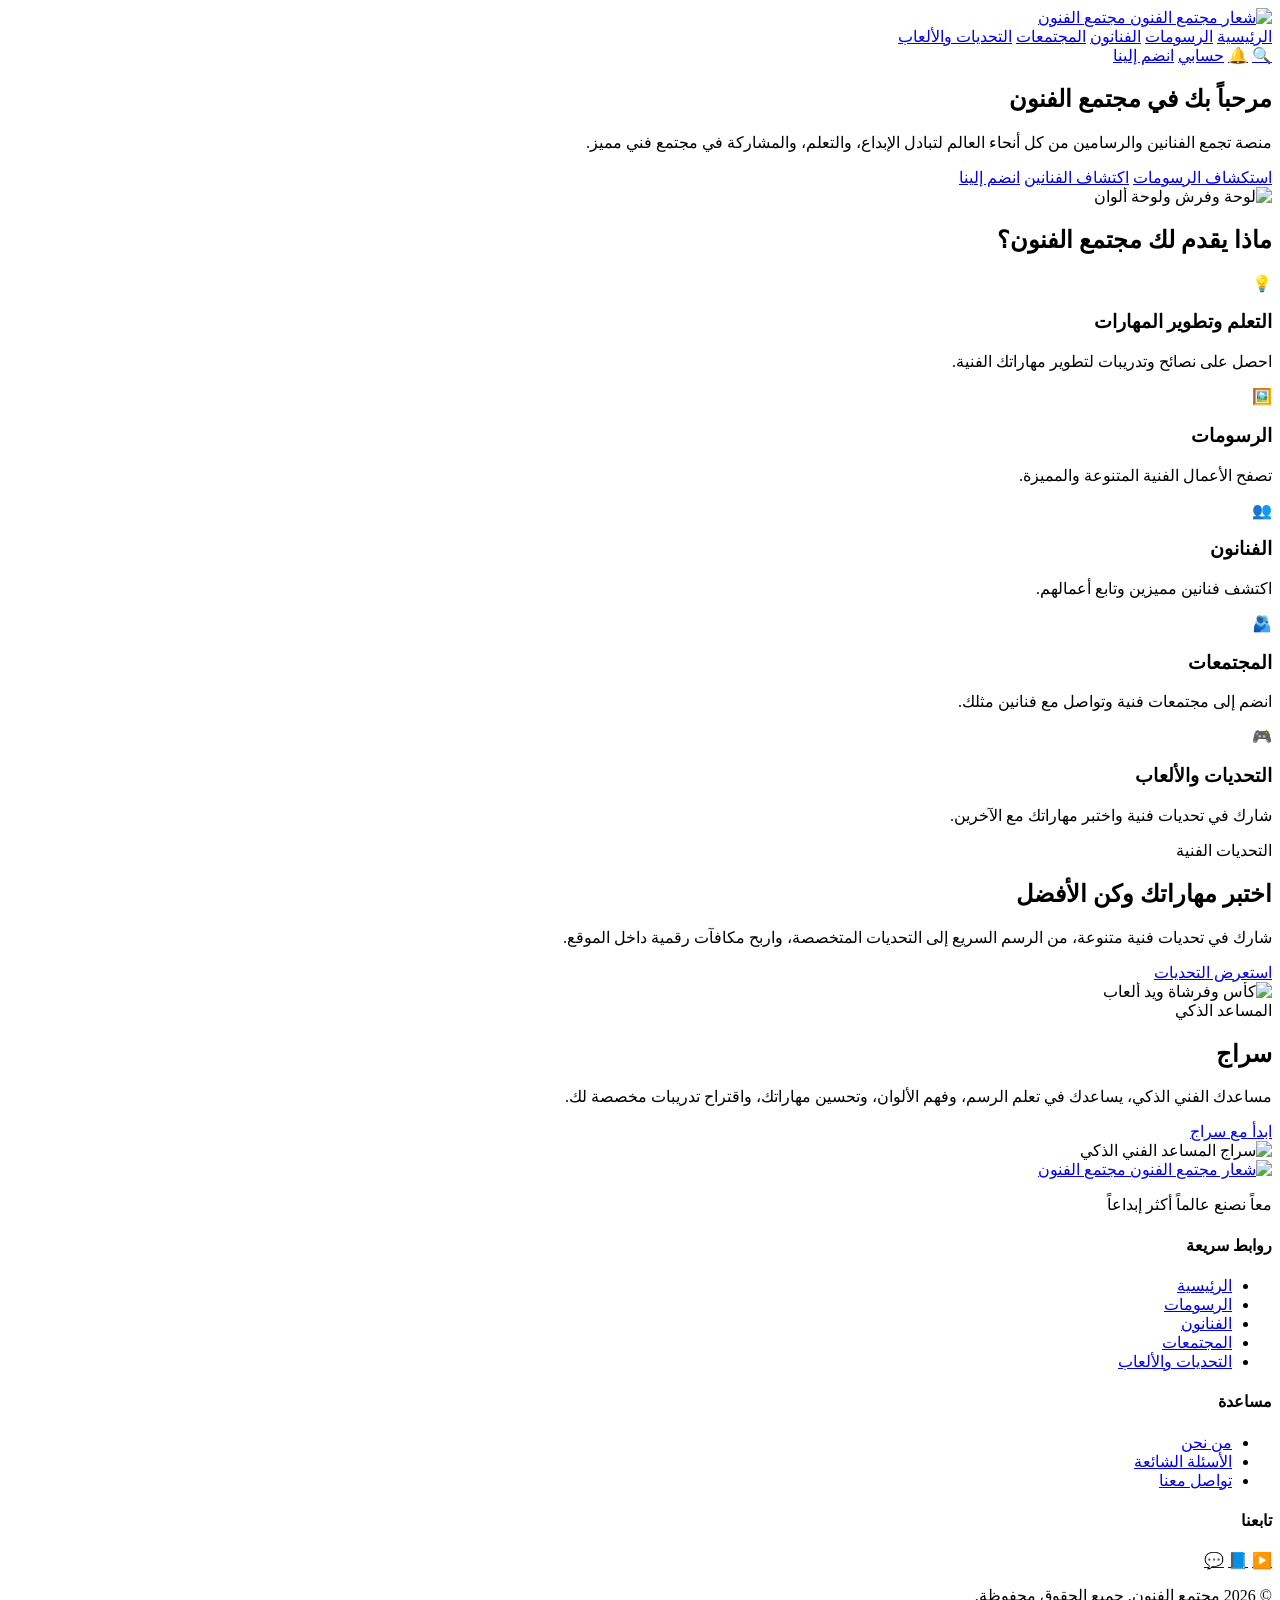
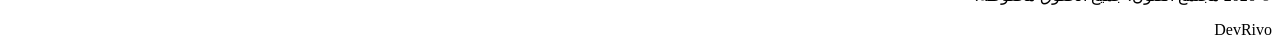
==== commit 41eba383: "Add multiple feature cards in Arabic" ====
--- a/index.html
+++ b/index.html
@@ -82,3 +82,139 @@
             <div class="feature-icon icon-learn">💡</div>
             <h3>التعلم وتطوير المهارات</h3>
             <p>احصل على نصائح وتدريبات لتطوير مهاراتك الفنية.</p>
+          </article>
+
+          <!-- بطاقة الرسومات -->
+          <article class="feature-card">
+            <div class="feature-icon icon-drawings">🖼️</div>
+            <h3>الرسومات</h3>
+            <p>تصفح الأعمال الفنية المتنوعة والمميزة.</p>
+          </article>
+
+          <!-- بطاقة الفنانين -->
+          <article class="feature-card">
+            <div class="feature-icon icon-artists">👥</div>
+            <h3>الفنانون</h3>
+            <p>اكتشف فنانين مميزين وتابع أعمالهم.</p>
+          </article>
+
+          <!-- بطاقة المجتمعات -->
+          <article class="feature-card">
+            <div class="feature-icon icon-communities">🫂</div>
+            <h3>المجتمعات</h3>
+            <p>انضم إلى مجتمعات فنية وتواصل مع فنانين مثلك.</p>
+          </article>
+
+          <!-- بطاقة التحديات -->
+          <article class="feature-card">
+            <div class="feature-icon icon-challenges">🎮</div>
+            <h3>التحديات والألعاب</h3>
+            <p>شارك في تحديات فنية واختبر مهاراتك مع الآخرين.</p>
+          </article>
+
+        </div>
+      </div>
+    </section>
+
+    <!-- ========== قسم التحديات والألعاب ========== -->
+    <section class="challenges">
+      <div class="container challenges-content">
+
+        <div class="challenges-text">
+          <span class="section-label">التحديات الفنية</span>
+          <h2>اختبر مهاراتك وكن الأفضل</h2>
+          <p>
+            شارك في تحديات فنية متنوعة، من الرسم السريع إلى التحديات
+            المتخصصة، واربح مكافآت رقمية داخل الموقع.
+          </p>
+          <a href="challenges.html" class="btn btn-primary">استعرض التحديات</a>
+        </div>
+
+        <div class="challenges-image">
+          <img src="images/challenges-art.png" alt="كأس وفرشاة ويد ألعاب">
+        </div>
+
+      </div>
+    </section>
+
+    <!-- ========== قسم المساعد الذكي ========== -->
+    <section class="assistant">
+      <div class="container assistant-content">
+
+        <div class="assistant-text">
+          <span class="section-label">المساعد الذكي</span>
+          <h2>سراج</h2>
+          <p>
+            مساعدك الفني الذكي، يساعدك في تعلم الرسم، وفهم الألوان،
+            وتحسين مهاراتك، واقتراح تدريبات مخصصة لك.
+          </p>
+          <a href="siraj.html" class="btn btn-secondary">ابدأ مع سراج</a>
+        </div>
+
+        <div class="assistant-image">
+          <img src="images/siraj.png" alt="سراج المساعد الفني الذكي">
+        </div>
+
+      </div>
+    </section>
+
+  </main>
+
+  <!-- ========== تذييل الموقع ========== -->
+  <footer class="site-footer">
+    <div class="container footer-content">
+
+      <!-- اسم الموقع -->
+      <div class="footer-brand">
+        <a href="index.html" class="logo">
+          <img src="images/logo.png" alt="شعار مجتمع الفنون" class="logo-img">
+          <span class="logo-text">مجتمع الفنون</span>
+        </a>
+        <p>معاً نصنع عالماً أكثر إبداعاً</p>
+      </div>
+
+      <!-- روابط الصفحات -->
+      <div class="footer-column">
+        <h4>روابط سريعة</h4>
+        <ul>
+          <li><a href="index.html">الرئيسية</a></li>
+          <li><a href="drawings.html">الرسومات</a></li>
+          <li><a href="artists.html">الفنانون</a></li>
+          <li><a href="communities.html">المجتمعات</a></li>
+          <li><a href="challenges.html">التحديات والألعاب</a></li>
+        </ul>
+      </div>
+
+      <!-- روابط المساعدة -->
+      <div class="footer-column">
+        <h4>مساعدة</h4>
+        <ul>
+          <li><a href="about.html">من نحن</a></li>
+          <li><a href="faq.html">الأسئلة الشائعة</a></li>
+          <li><a href="contact.html">تواصل معنا</a></li>
+        </ul>
+      </div>
+
+      <!-- روابط التواصل الاجتماعي -->
+      <div class="footer-column">
+        <h4>تابعنا</h4>
+        <div class="social-links">
+          <a href="https://www.youtube.com" target="_blank" rel="noopener" aria-label="يوتيوب">▶️</a>
+          <a href="https://www.facebook.com" target="_blank" rel="noopener" aria-label="فيسبوك">📘</a>
+          <a href="https://wa.me/" target="_blank" rel="noopener" aria-label="واتساب">💬</a>
+        </div>
+      </div>
+
+    </div>
+
+    <!-- الحقوق واسم المطور -->
+    <div class="container footer-bottom">
+      <p>© 2026 مجتمع الفنون. جميع الحقوق محفوظة.</p>
+      <p>DevRivo</p>
+    </div>
+  </footer>
+
+  <!-- ملف الجافاسكريبت -->
+  <script src="js/main.js"></script>
+</body>
+</html>
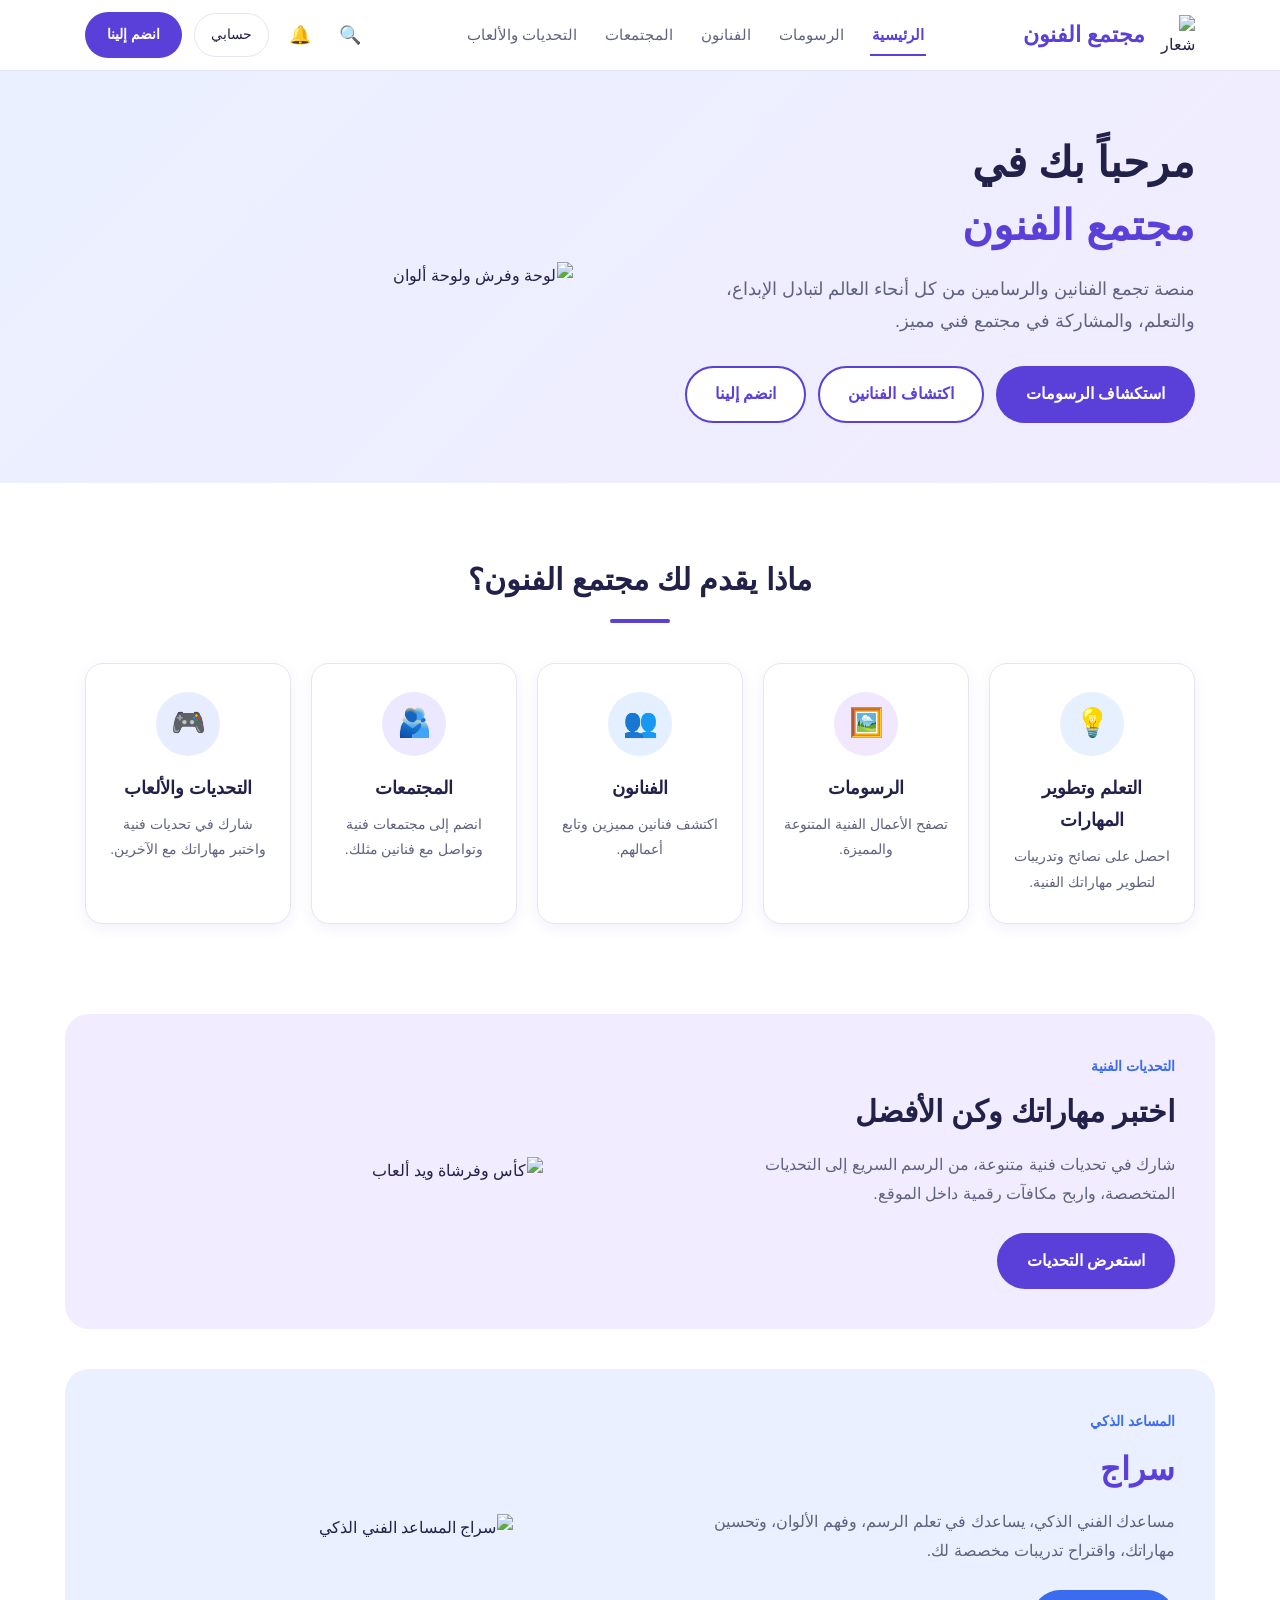
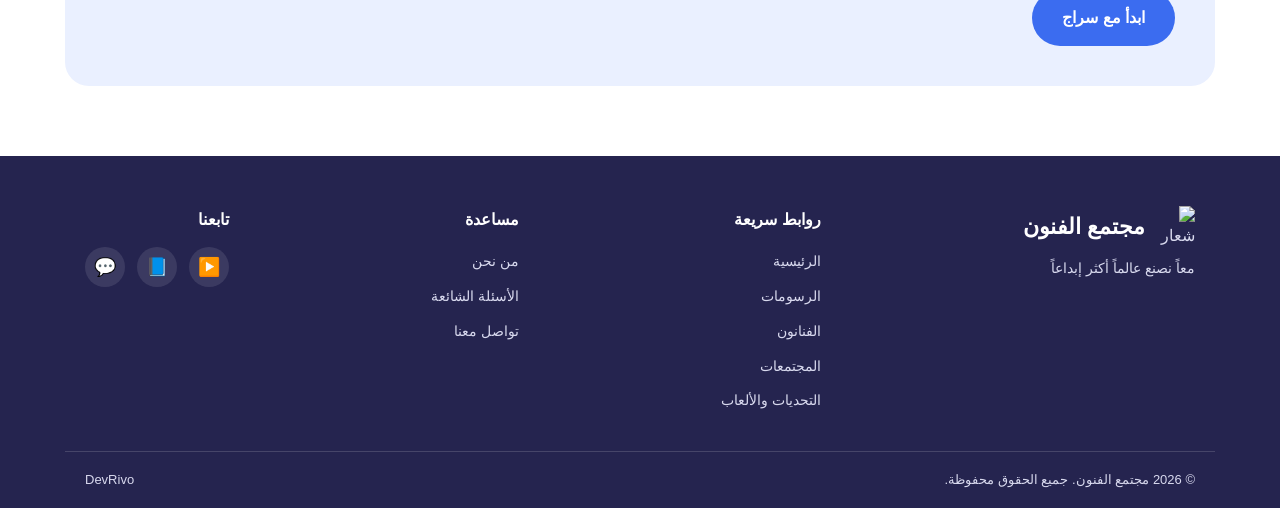
==== commit 5d82faa0: "Add defer attribute to main.js script tag" ====
--- a/index.html
+++ b/index.html
@@ -215,6 +215,6 @@
   </footer>
 
   <!-- ملف الجافاسكريبت -->
-  <script src="js/main.js"></script>
+  <script src="js/main.js" defer></script>
 </body>
 </html>
--- a/css/style.css
+++ b/css/style.css
@@ -0,0 +1,650 @@
+/* ========== الإعدادات العامة ========== */
+
+/* ألوان الموقع في مكان واحد عشان يسهل تعديلها */
+:root {
+  --purple: #5b3fd9;
+  --purple-dark: #4a2fc0;
+  --blue: #3b6cf0;
+  --blue-light: #eaf0ff;
+  --purple-light: #f1ecff;
+  --text-dark: #22214a;
+  --text-gray: #5f6280;
+  --border: #e4e6f2;
+  --white: #ffffff;
+  --footer-bg: #25244f;
+}
+
+* {
+  box-sizing: border-box;
+  margin: 0;
+  padding: 0;
+}
+
+body {
+  font-family: "Tajawal", "Cairo", Tahoma, Arial, sans-serif;
+  background-color: var(--white);
+  color: var(--text-dark);
+  line-height: 1.8;
+  overflow-x: hidden;
+}
+
+img {
+  max-width: 100%;
+  height: auto;
+  display: block;
+}
+
+a {
+  text-decoration: none;
+  color: inherit;
+}
+
+ul {
+  list-style: none;
+}
+
+/* الحاوية اللي بتخلي المحتوى في المنتصف */
+.container {
+  width: 100%;
+  max-width: 1150px;
+  margin: 0 auto;
+  padding: 0 20px;
+}
+
+/* ========== الأزرار ========== */
+
+.btn {
+  display: inline-block;
+  padding: 12px 28px;
+  border-radius: 30px;
+  font-size: 16px;
+  font-weight: bold;
+  text-align: center;
+  border: 2px solid transparent;
+  cursor: pointer;
+  transition: background-color 0.2s, color 0.2s, transform 0.2s;
+}
+
+.btn:hover {
+  transform: translateY(-2px);
+}
+
+.btn:focus-visible,
+.nav-link:focus-visible,
+.tool-link:focus-visible,
+.account-link:focus-visible {
+  outline: 3px solid var(--blue);
+  outline-offset: 3px;
+}
+
+.btn-primary {
+  background-color: var(--purple);
+  color: var(--white);
+}
+
+.btn-primary:hover {
+  background-color: var(--purple-dark);
+}
+
+.btn-outline {
+  background-color: var(--white);
+  color: var(--purple);
+  border-color: var(--purple);
+}
+
+.btn-outline:hover {
+  background-color: var(--purple-light);
+}
+
+.btn-secondary {
+  background-color: var(--blue);
+  color: var(--white);
+}
+
+.btn-secondary:hover {
+  background-color: #2a57d6;
+}
+
+/* ========== رأس الموقع ========== */
+
+.site-header {
+  background-color: var(--white);
+  border-bottom: 1px solid var(--border);
+  position: sticky;
+  top: 0;
+  z-index: 100;
+}
+
+.header-content {
+  display: flex;
+  align-items: center;
+  justify-content: space-between;
+  gap: 20px;
+  min-height: 70px;
+}
+
+/* الشعار */
+.logo {
+  display: flex;
+  align-items: center;
+  gap: 10px;
+}
+
+.logo-img {
+  width: 40px;
+  height: 40px;
+  object-fit: contain;
+}
+
+.logo-text {
+  font-size: 22px;
+  font-weight: bold;
+  color: var(--purple);
+}
+
+/* روابط التنقل */
+.main-nav {
+  display: flex;
+  align-items: center;
+  gap: 24px;
+}
+
+.nav-link {
+  font-size: 15px;
+  color: var(--text-gray);
+  padding: 6px 2px;
+  border-bottom: 2px solid transparent;
+  transition: color 0.2s, border-color 0.2s;
+}
+
+.nav-link:hover {
+  color: var(--purple);
+}
+
+.nav-link.active {
+  color: var(--purple);
+  font-weight: bold;
+  border-bottom-color: var(--purple);
+}
+
+/* أدوات الرأس */
+.header-tools {
+  display: flex;
+  align-items: center;
+  gap: 12px;
+}
+
+.tool-link {
+  font-size: 18px;
+  padding: 6px 8px;
+  border-radius: 50%;
+  transition: background-color 0.2s;
+}
+
+.tool-link:hover {
+  background-color: var(--purple-light);
+}
+
+.account-link {
+  font-size: 14px;
+  color: var(--text-dark);
+  padding: 8px 16px;
+  border: 1px solid var(--border);
+  border-radius: 25px;
+  transition: background-color 0.2s;
+}
+
+.account-link:hover {
+  background-color: var(--purple-light);
+}
+
+.header-tools .btn {
+  padding: 8px 20px;
+  font-size: 14px;
+}
+
+/* ========== القسم الرئيسي ========== */
+
+.hero {
+  background: linear-gradient(135deg, var(--blue-light), var(--purple-light));
+  padding: 60px 0;
+}
+
+.hero-content {
+  display: flex;
+  align-items: center;
+  justify-content: space-between;
+  gap: 40px;
+}
+
+.hero-text {
+  flex: 1;
+}
+
+.hero-text h1 {
+  font-size: 42px;
+  line-height: 1.5;
+  margin-bottom: 16px;
+}
+
+.hero-title-colored {
+  display: block;
+  color: var(--purple);
+}
+
+.hero-text p {
+  font-size: 18px;
+  color: var(--text-gray);
+  margin-bottom: 28px;
+  max-width: 480px;
+}
+
+.hero-buttons {
+  display: flex;
+  flex-wrap: wrap;
+  gap: 12px;
+}
+
+.hero-image {
+  flex: 1;
+  display: flex;
+  justify-content: center;
+}
+
+.hero-image img {
+  max-width: 440px;
+  width: 100%;
+}
+
+/* ========== بطاقات المميزات ========== */
+
+.features {
+  padding: 70px 0;
+  background-color: var(--white);
+}
+
+.section-title {
+  text-align: center;
+  font-size: 30px;
+  margin-bottom: 40px;
+  position: relative;
+  padding-bottom: 16px;
+}
+
+/* الخط الصغير تحت العنوان */
+.section-title::after {
+  content: "";
+  position: absolute;
+  bottom: 0;
+  left: 50%;
+  transform: translateX(-50%);
+  width: 60px;
+  height: 4px;
+  background-color: var(--purple);
+  border-radius: 4px;
+}
+
+.features-grid {
+  display: grid;
+  grid-template-columns: repeat(5, 1fr);
+  gap: 20px;
+}
+
+.feature-card {
+  background-color: var(--white);
+  border: 1px solid var(--border);
+  border-radius: 18px;
+  padding: 28px 18px;
+  text-align: center;
+  box-shadow: 0 4px 14px rgba(91, 63, 217, 0.08);
+  transition: transform 0.2s, box-shadow 0.2s;
+}
+
+.feature-card:hover {
+  transform: translateY(-4px);
+  box-shadow: 0 8px 20px rgba(91, 63, 217, 0.15);
+}
+
+.feature-icon {
+  width: 64px;
+  height: 64px;
+  margin: 0 auto 16px;
+  border-radius: 50%;
+  display: flex;
+  align-items: center;
+  justify-content: center;
+  font-size: 28px;
+}
+
+/* لون خلفية مختلف لكل أيقونة */
+.icon-learn {
+  background-color: #e6f0ff;
+}
+
+.icon-drawings {
+  background-color: #f1e8ff;
+}
+
+.icon-artists {
+  background-color: #e4efff;
+}
+
+.icon-communities {
+  background-color: #ece8ff;
+}
+
+.icon-challenges {
+  background-color: #e8ecff;
+}
+
+.feature-card h3 {
+  font-size: 18px;
+  margin-bottom: 8px;
+}
+
+.feature-card p {
+  font-size: 14px;
+  color: var(--text-gray);
+}
+
+/* ========== قسم التحديات ========== */
+
+.challenges {
+  padding: 20px 0 40px;
+}
+
+.challenges-content {
+  display: flex;
+  align-items: center;
+  justify-content: space-between;
+  gap: 40px;
+  background-color: var(--purple-light);
+  border-radius: 24px;
+  padding: 40px;
+}
+
+.challenges-text {
+  flex: 1;
+}
+
+.section-label {
+  display: block;
+  font-size: 14px;
+  color: var(--blue);
+  font-weight: bold;
+  margin-bottom: 6px;
+}
+
+.challenges-text h2 {
+  font-size: 30px;
+  margin-bottom: 12px;
+}
+
+.challenges-text p {
+  color: var(--text-gray);
+  margin-bottom: 24px;
+  max-width: 480px;
+}
+
+.challenges-image {
+  flex: 1;
+  display: flex;
+  justify-content: center;
+}
+
+.challenges-image img {
+  max-width: 360px;
+  width: 100%;
+}
+
+/* ========== قسم سراج ========== */
+
+.assistant {
+  padding: 0 0 70px;
+}
+
+.assistant-content {
+  display: flex;
+  align-items: center;
+  justify-content: space-between;
+  gap: 40px;
+  background-color: var(--blue-light);
+  border-radius: 24px;
+  padding: 40px;
+}
+
+.assistant-text {
+  flex: 1;
+}
+
+.assistant-text h2 {
+  font-size: 32px;
+  color: var(--purple);
+  margin-bottom: 10px;
+}
+
+.assistant-text p {
+  color: var(--text-gray);
+  margin-bottom: 24px;
+  max-width: 480px;
+}
+
+.assistant-image {
+  flex: 1;
+  display: flex;
+  justify-content: center;
+}
+
+.assistant-image img {
+  max-width: 300px;
+  width: 100%;
+}
+
+/* ========== التذييل ========== */
+
+.site-footer {
+  background-color: var(--footer-bg);
+  color: #d8d9ee;
+  padding-top: 50px;
+}
+
+.footer-content {
+  display: flex;
+  justify-content: space-between;
+  align-items: flex-start;
+  gap: 30px;
+  padding-bottom: 30px;
+}
+
+.footer-brand {
+  max-width: 300px;
+}
+
+.footer-brand .logo-text {
+  color: var(--white);
+}
+
+.footer-brand p {
+  margin-top: 10px;
+  font-size: 14px;
+}
+
+.footer-column h4 {
+  color: var(--white);
+  font-size: 16px;
+  margin-bottom: 12px;
+}
+
+.footer-column li {
+  margin-bottom: 6px;
+}
+
+.footer-column a {
+  font-size: 14px;
+  transition: color 0.2s;
+}
+
+.footer-column a:hover {
+  color: var(--white);
+  text-decoration: underline;
+}
+
+.footer-column a:focus-visible {
+  outline: 2px solid var(--white);
+  outline-offset: 3px;
+}
+
+.social-links {
+  display: flex;
+  gap: 12px;
+}
+
+.social-links a {
+  width: 40px;
+  height: 40px;
+  display: flex;
+  align-items: center;
+  justify-content: center;
+  background-color: rgba(255, 255, 255, 0.1);
+  border-radius: 50%;
+  font-size: 18px;
+  transition: background-color 0.2s;
+}
+
+.social-links a:hover {
+  background-color: rgba(255, 255, 255, 0.25);
+  text-decoration: none;
+}
+
+/* الحقوق واسم DevRivo في آخر الموقع */
+.footer-bottom {
+  display: flex;
+  justify-content: space-between;
+  align-items: center;
+  border-top: 1px solid rgba(255, 255, 255, 0.15);
+  padding-top: 16px;
+  padding-bottom: 16px;
+  font-size: 13px;
+}
+
+/* ========== تصميم التابلت ========== */
+
+@media (max-width: 992px) {
+  .header-content {
+    flex-wrap: wrap;
+    justify-content: center;
+    padding-top: 10px;
+    padding-bottom: 10px;
+  }
+
+  .main-nav {
+    order: 3;
+    width: 100%;
+    justify-content: center;
+    flex-wrap: wrap;
+    gap: 16px;
+  }
+
+  .features-grid {
+    grid-template-columns: repeat(3, 1fr);
+  }
+
+  .footer-content {
+    flex-wrap: wrap;
+  }
+}
+
+/* ========== تصميم الهاتف ========== */
+
+@media (max-width: 768px) {
+  .hero {
+    padding: 40px 0;
+  }
+
+  .hero-content,
+  .challenges-content,
+  .assistant-content {
+    flex-direction: column;
+    text-align: center;
+    gap: 24px;
+  }
+
+  .challenges-content,
+  .assistant-content {
+    padding: 28px 20px;
+  }
+
+  .hero-text h1 {
+    font-size: 32px;
+  }
+
+  .hero-text p,
+  .challenges-text p,
+  .assistant-text p {
+    margin-left: auto;
+    margin-right: auto;
+  }
+
+  .hero-buttons {
+    justify-content: center;
+  }
+
+  .hero-image img {
+    max-width: 300px;
+  }
+
+  .features-grid {
+    grid-template-columns: repeat(2, 1fr);
+  }
+
+  .section-title {
+    font-size: 24px;
+  }
+
+  .footer-content {
+    flex-direction: column;
+    align-items: center;
+    text-align: center;
+  }
+
+  .footer-brand {
+    max-width: 100%;
+  }
+
+  .footer-brand .logo {
+    justify-content: center;
+  }
+
+  .social-links {
+    justify-content: center;
+  }
+
+  .footer-bottom {
+    flex-direction: column;
+    gap: 6px;
+    text-align: center;
+  }
+}
+
+@media (max-width: 480px) {
+  .features-grid {
+    grid-template-columns: 1fr;
+  }
+
+  .header-tools {
+    flex-wrap: wrap;
+    justify-content: center;
+  }
+
+  .btn {
+    width: 100%;
+  }
+
+  .header-tools .btn {
+    width: auto;
+  }
+
+  .hero-buttons {
+    flex-direction: column;
+  }
+  }
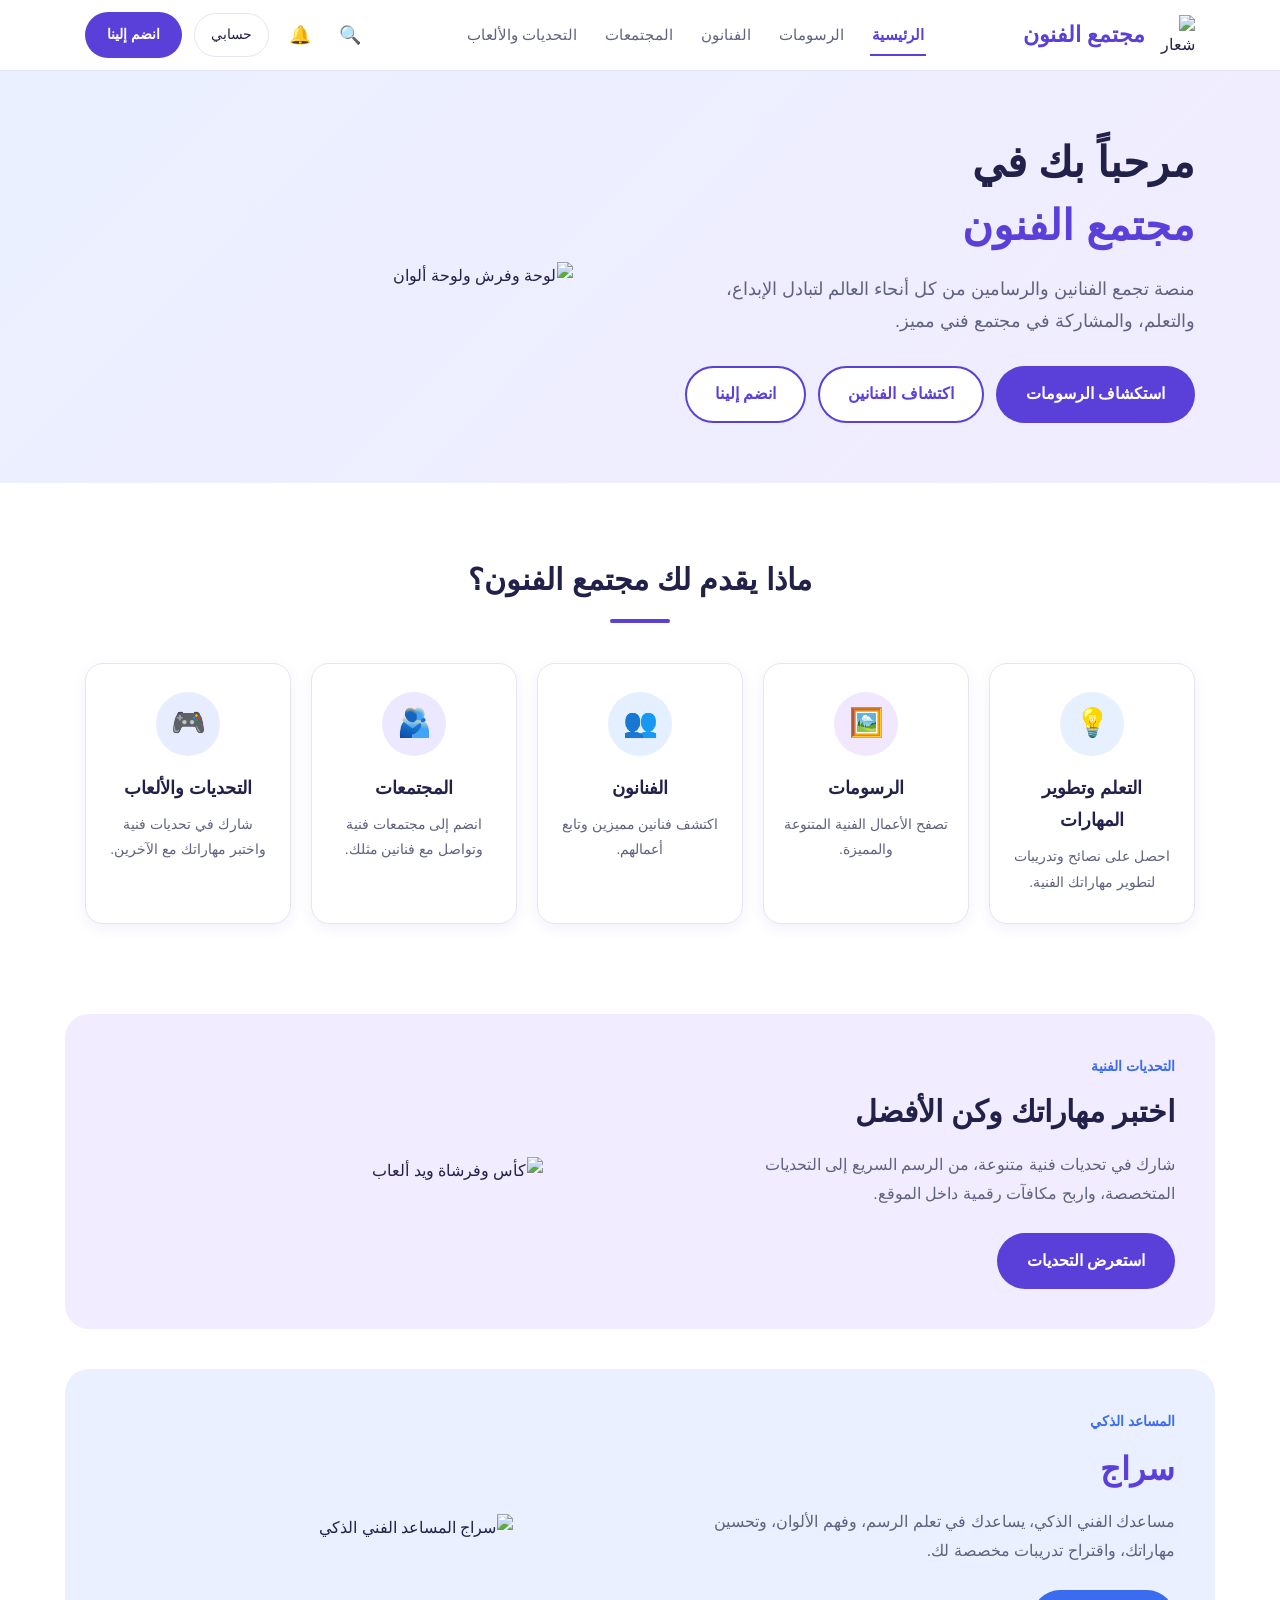
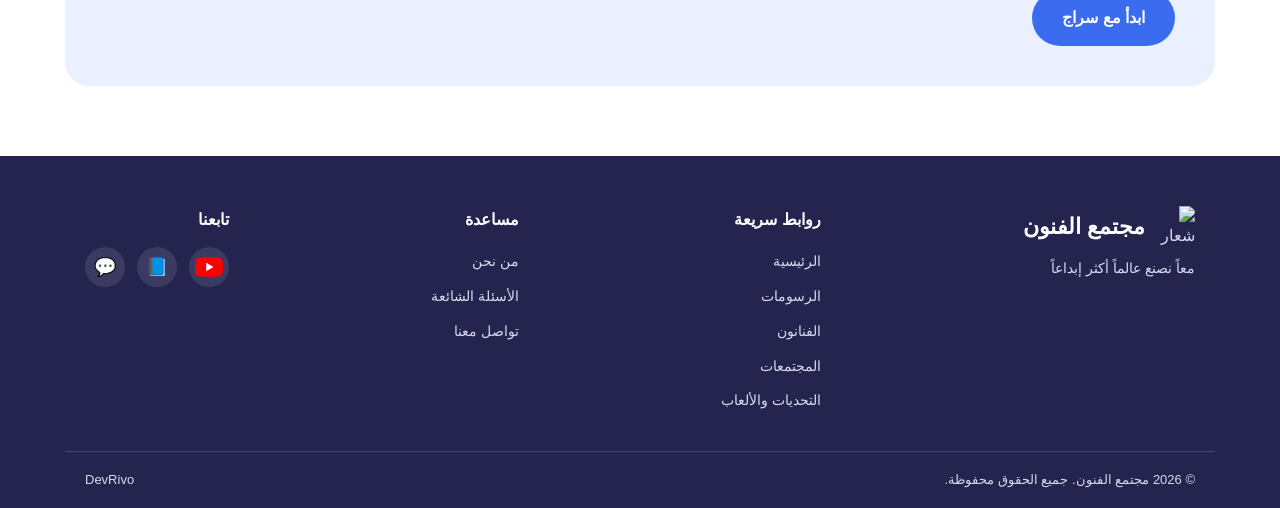
==== commit 6ea18dd6: "Enhance footer social media links and icons Updated social media links in the footer with improved a" ====
--- a/index.html
+++ b/index.html
@@ -196,13 +196,44 @@
       </div>
 
       <!-- روابط التواصل الاجتماعي -->
-      <div class="footer-column">
-        <h4>تابعنا</h4>
-        <div class="social-links">
-          <a href="https://www.youtube.com" target="_blank" rel="noopener" aria-label="يوتيوب">▶️</a>
-          <a href="https://www.facebook.com" target="_blank" rel="noopener" aria-label="فيسبوك">📘</a>
-          <a href="https://wa.me/" target="_blank" rel="noopener" aria-label="واتساب">💬</a>
-        </div>
+<div class="footer-column">
+    <h4>تابعنا</h4>
+
+    <div class="social-links">
+
+        <!-- شعار يوتيوب -->
+        <a href="https://www.youtube.com"
+           target="_blank"
+           rel="noopener noreferrer"
+           aria-label="يوتيوب"
+           class="social-icon youtube-icon">
+
+            <svg viewBox="0 0 24 24"
+                 width="28"
+                 height="28"
+                 aria-hidden="true">
+                <path fill="#FF0000"
+                      d="M23.5 6.2a3 3 0 0 0-2.1-2.1C19.5 3.6 12 3.6 12 3.6s-7.5 0-9.4.5A3 3 0 0 0 .5 6.2C0 8.1 0 12 0 12s0 3.9.5 5.8a3 3 0 0 0 2.1 2.1c1.9.5 9.4.5 9.4.5s7.5 0 9.4-.5a3 3 0 0 0 2.1-2.1c.5-1.9.5-5.8.5-5.8s0-3.9-.5-5.8Z"/>
+
+                <path fill="#FFFFFF"
+                      d="M9.6 15.6V8.4L15.9 12l-6.3 3.6Z"/>
+            </svg>
+        </a>
+
+        <!-- فيسبوك -->
+        <a href="https://www.facebook.com"
+           target="_blank"
+           rel="noopener noreferrer"
+           aria-label="فيسبوك">📘</a>
+
+        <!-- واتساب -->
+        <a href="https://wa.me/"
+           target="_blank"
+           rel="noopener noreferrer"
+           aria-label="واتساب">💬</a>
+
+    </div>
+</div>
       </div>
 
     </div>
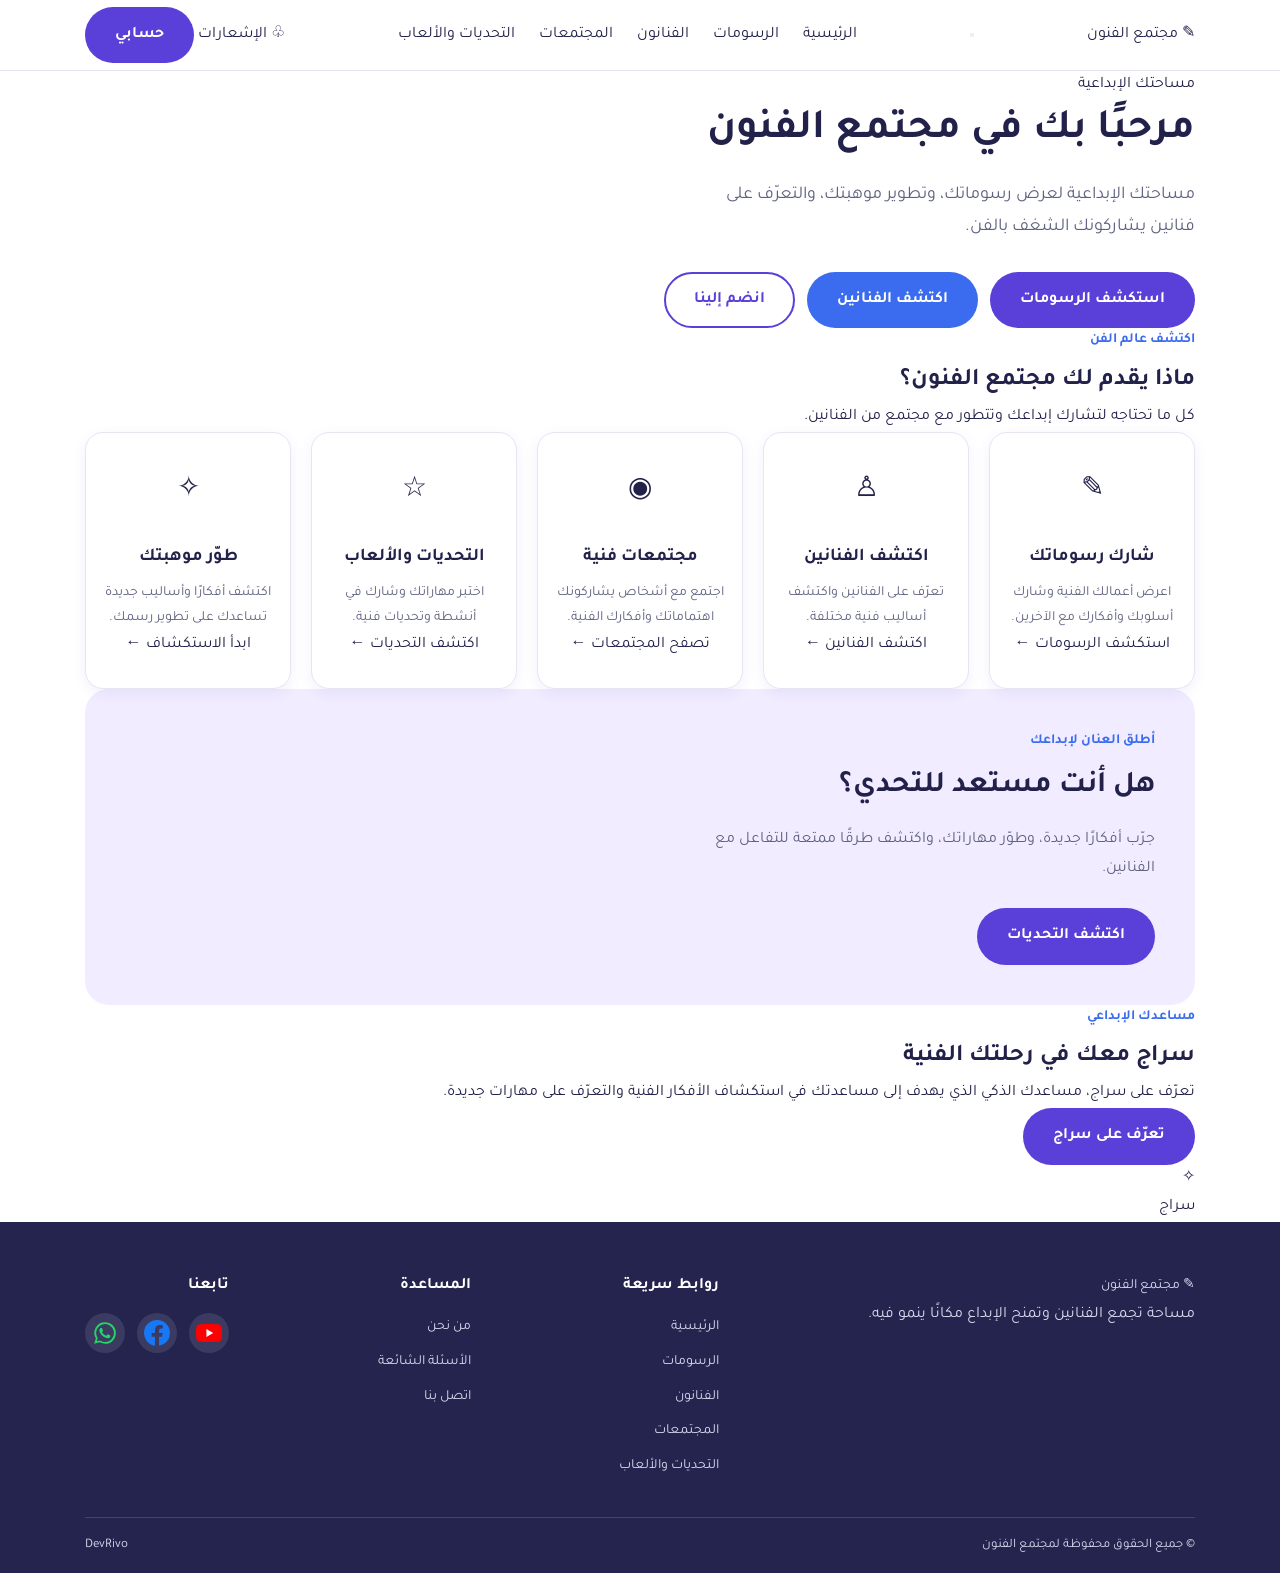
==== commit 6a704ee3: "Refactor index.html for improved structure and content" ====
--- a/index.html
+++ b/index.html
@@ -1,251 +1,522 @@
 <!DOCTYPE html>
 <html lang="ar" dir="rtl">
+
 <head>
-  <meta charset="UTF-8">
-  <meta name="viewport" content="width=device-width, initial-scale=1.0">
-  <title>مجتمع الفنون</title>
-
-  <!-- ملف التصميم -->
-  <link rel="stylesheet" href="css/style.css">
+    <meta charset="UTF-8">
+    <meta name="viewport" content="width=device-width, initial-scale=1.0">
+
+    <meta name="description" content="مجتمع الفنون، مساحة تجمع الفنانين العرب لمشاركة الرسومات وتطوير المواهب والتواصل مع محبي الفن.">
+
+    <title>مجتمع الفنون | شارك إبداعك</title>
+
+    <!-- خط الموقع -->
+    <link rel="preconnect" href="https://fonts.googleapis.com">
+    <link rel="preconnect" href="https://fonts.gstatic.com" crossorigin>
+    <link href="https://fonts.googleapis.com/css2?family=Tajawal:wght@400;500;600;700;800&display=swap" rel="stylesheet">
+
+    <!-- ملف التنسيقات -->
+    <link rel="stylesheet" href="css/style.css">
+
+    <!-- ملف JavaScript -->
+    <script src="js/main.js" defer></script>
 </head>
+
 <body>
 
-  <!-- ========== رأس الموقع ========== -->
-  <header class="site-header">
-    <div class="container header-content">
-
-      <!-- الشعار واسم الموقع -->
-      <a href="index.html" class="logo">
-        <img src="images/logo.png" alt="شعار مجتمع الفنون" class="logo-img">
-        <span class="logo-text">مجتمع الفنون</span>
-      </a>
-
-      <!-- روابط التنقل -->
-      <nav class="main-nav">
-        <a href="index.html" class="nav-link active">الرئيسية</a>
-        <a href="drawings.html" class="nav-link">الرسومات</a>
-        <a href="artists.html" class="nav-link">الفنانون</a>
-        <a href="communities.html" class="nav-link">المجتمعات</a>
-        <a href="challenges.html" class="nav-link">التحديات والألعاب</a>
-      </nav>
-
-      <!-- أدوات الرأس: بحث وإشعارات وحساب وانضمام -->
-      <div class="header-tools">
-        <a href="drawings.html" class="tool-link" aria-label="بحث">🔍</a>
-        <a href="notifications.html" class="tool-link" aria-label="الإشعارات">🔔</a>
-        <a href="login.html" class="account-link">حسابي</a>
-        <a href="signup.html" class="btn btn-primary">انضم إلينا</a>
-      </div>
-
-    </div>
-  </header>
-
-  <main>
-
-    <!-- ========== القسم الرئيسي ========== -->
-    <section class="hero">
-      <div class="container hero-content">
-
-        <div class="hero-text">
-          <h1>
-            مرحباً بك في
-            <span class="hero-title-colored">مجتمع الفنون</span>
-          </h1>
-          <p>
-            منصة تجمع الفنانين والرسامين من كل أنحاء العالم
-            لتبادل الإبداع، والتعلم، والمشاركة في مجتمع فني مميز.
-          </p>
-
-          <div class="hero-buttons">
-            <a href="drawings.html" class="btn btn-primary">استكشاف الرسومات</a>
-            <a href="artists.html" class="btn btn-outline">اكتشاف الفنانين</a>
-            <a href="signup.html" class="btn btn-outline">انضم إلينا</a>
-          </div>
+    <!-- رأس الموقع -->
+    <header class="site-header">
+        <div class="container header-content">
+
+            <!-- شعار واسم الموقع -->
+            <a href="index.html" class="site-logo">
+                <span class="logo-icon" aria-hidden="true">✎</span>
+                <span>مجتمع الفنون</span>
+            </a>
+
+            <!-- زر القائمة للموبايل -->
+            <button
+                class="menu-toggle"
+                id="menuToggle"
+                type="button"
+                aria-label="فتح القائمة"
+                aria-expanded="false"
+                aria-controls="mainNav">
+
+                <span></span>
+                <span></span>
+                <span></span>
+
+            </button>
+
+            <!-- روابط الصفحات -->
+            <nav class="main-nav" id="mainNav">
+
+                <a href="index.html" class="active" aria-current="page">
+                    الرئيسية
+                </a>
+
+                <a href="drawings.html">
+                    الرسومات
+                </a>
+
+                <a href="artists.html">
+                    الفنانون
+                </a>
+
+                <a href="communities.html">
+                    المجتمعات
+                </a>
+
+                <a href="challenges.html">
+                    التحديات والألعاب
+                </a>
+
+            </nav>
+
+            <!-- أزرار الرأس -->
+            <div class="header-actions">
+
+                <a href="notifications.html"
+                   class="notification-link"
+                   aria-label="الإشعارات">
+
+                    <span aria-hidden="true">♧</span>
+                    <span class="notification-text">الإشعارات</span>
+
+                </a>
+
+                <a href="login.html" class="btn btn-primary">
+                    حسابي
+                </a>
+
+            </div>
+
         </div>
-
-        <div class="hero-image">
-          <img src="images/hero-art.png" alt="لوحة وفرش ولوحة ألوان">
+    </header>
+
+
+    <!-- المحتوى الرئيسي -->
+    <main>
+
+        <!-- القسم الترحيبي -->
+        <section class="hero-section">
+            <div class="container hero-content">
+
+                <div class="hero-text">
+
+                    <span class="hero-label">
+                        مساحتك الإبداعية
+                    </span>
+
+                    <h1>
+                        مرحبًا بك في
+                        <span>مجتمع الفنون</span>
+                    </h1>
+
+                    <p>
+                        مساحتك الإبداعية لعرض رسوماتك، وتطوير موهبتك،
+                        والتعرّف على فنانين يشاركونك الشغف بالفن.
+                    </p>
+
+                    <div class="hero-buttons">
+
+                        <a href="drawings.html" class="btn btn-primary">
+                            استكشف الرسومات
+                        </a>
+
+                        <a href="artists.html" class="btn btn-secondary">
+                            اكتشف الفنانين
+                        </a>
+
+                        <a href="signup.html" class="btn btn-outline">
+                            انضم إلينا
+                        </a>
+
+                    </div>
+
+                </div>
+
+            </div>
+        </section>
+
+
+        <!-- قسم مميزات الموقع -->
+        <section class="features-section">
+            <div class="container">
+
+                <div class="section-heading">
+
+                    <span class="section-label">
+                        اكتشف عالم الفن
+                    </span>
+
+                    <h2>
+                        ماذا يقدم لك مجتمع الفنون؟
+                    </h2>
+
+                    <p>
+                        كل ما تحتاجه لتشارك إبداعك وتتطور مع مجتمع من الفنانين.
+                    </p>
+
+                </div>
+
+
+                <div class="features-grid">
+
+                    <!-- بطاقة الرسومات -->
+                    <article class="feature-card">
+
+                        <div class="feature-icon" aria-hidden="true">
+                            ✎
+                        </div>
+
+                        <h3>شارك رسوماتك</h3>
+
+                        <p>
+                            اعرض أعمالك الفنية وشارك أسلوبك وأفكارك مع الآخرين.
+                        </p>
+
+                        <a href="drawings.html" class="feature-link">
+                            استكشف الرسومات
+                            <span aria-hidden="true">←</span>
+                        </a>
+
+                    </article>
+
+
+                    <!-- بطاقة الفنانين -->
+                    <article class="feature-card">
+
+                        <div class="feature-icon" aria-hidden="true">
+                            ♙
+                        </div>
+
+                        <h3>اكتشف الفنانين</h3>
+
+                        <p>
+                            تعرّف على الفنانين واكتشف أساليب فنية مختلفة.
+                        </p>
+
+                        <a href="artists.html" class="feature-link">
+                            اكتشف الفنانين
+                            <span aria-hidden="true">←</span>
+                        </a>
+
+                    </article>
+
+
+                    <!-- بطاقة المجتمعات -->
+                    <article class="feature-card">
+
+                        <div class="feature-icon" aria-hidden="true">
+                            ◉
+                        </div>
+
+                        <h3>مجتمعات فنية</h3>
+
+                        <p>
+                            اجتمع مع أشخاص يشاركونك اهتماماتك وأفكارك الفنية.
+                        </p>
+
+                        <a href="communities.html" class="feature-link">
+                            تصفح المجتمعات
+                            <span aria-hidden="true">←</span>
+                        </a>
+
+                    </article>
+
+
+                    <!-- بطاقة التحديات -->
+                    <article class="feature-card">
+
+                        <div class="feature-icon" aria-hidden="true">
+                            ☆
+                        </div>
+
+                        <h3>التحديات والألعاب</h3>
+
+                        <p>
+                            اختبر مهاراتك وشارك في أنشطة وتحديات فنية.
+                        </p>
+
+                        <a href="challenges.html" class="feature-link">
+                            اكتشف التحديات
+                            <span aria-hidden="true">←</span>
+                        </a>
+
+                    </article>
+
+
+                    <!-- بطاقة تطوير الموهبة -->
+                    <article class="feature-card">
+
+                        <div class="feature-icon" aria-hidden="true">
+                            ✧
+                        </div>
+
+                        <h3>طوّر موهبتك</h3>
+
+                        <p>
+                            اكتشف أفكارًا وأساليب جديدة تساعدك على تطوير رسمك.
+                        </p>
+
+                        <a href="drawings.html" class="feature-link">
+                            ابدأ الاستكشاف
+                            <span aria-hidden="true">←</span>
+                        </a>
+
+                    </article>
+
+                </div>
+
+            </div>
+        </section>
+
+
+        <!-- قسم التحديات الفنية -->
+        <section class="challenges-section">
+            <div class="container">
+
+                <div class="challenges-content">
+
+                    <div class="challenges-text">
+
+                        <span class="section-label">
+                            أطلق العنان لإبداعك
+                        </span>
+
+                        <h2>
+                            هل أنت مستعد للتحدي؟
+                        </h2>
+
+                        <p>
+                            جرّب أفكارًا جديدة، وطوّر مهاراتك،
+                            واكتشف طرقًا ممتعة للتفاعل مع الفنانين.
+                        </p>
+
+                        <a href="challenges.html" class="btn btn-primary">
+                            اكتشف التحديات
+                        </a>
+
+                    </div>
+
+                </div>
+
+            </div>
+        </section>
+
+
+        <!-- قسم المساعد الذكي سراج -->
+        <section class="siraj-section">
+            <div class="container">
+
+                <div class="siraj-content">
+
+                    <div class="siraj-text">
+
+                        <span class="section-label">
+                            مساعدك الإبداعي
+                        </span>
+
+                        <h2>
+                            سراج معك في رحلتك الفنية
+                        </h2>
+
+                        <p>
+                            تعرّف على سراج، مساعدك الذكي الذي يهدف
+                            إلى مساعدتك في استكشاف الأفكار الفنية
+                            والتعرّف على مهارات جديدة.
+                        </p>
+
+                        <a href="siraj.html" class="btn btn-primary">
+                            تعرّف على سراج
+                        </a>
+
+                    </div>
+
+                    <!-- مساحة مخصصة لعرض سراج لاحقًا -->
+                    <div class="siraj-visual"
+                         aria-label="مساحة المساعد سراج">
+
+                        <span class="siraj-symbol" aria-hidden="true">
+                            ✧
+                        </span>
+
+                        <p>سراج</p>
+
+                    </div>
+
+                </div>
+
+            </div>
+        </section>
+
+    </main>
+
+
+    <!-- تذييل الموقع -->
+    <footer class="site-footer">
+        <div class="container">
+
+            <div class="footer-content">
+
+                <!-- تعريف الموقع -->
+                <div class="footer-column footer-about">
+
+                    <a href="index.html" class="footer-logo">
+                        <span aria-hidden="true">✎</span>
+                        مجتمع الفنون
+                    </a>
+
+                    <p>
+                        مساحة تجمع الفنانين وتمنح الإبداع
+                        مكانًا ينمو فيه.
+                    </p>
+
+                </div>
+
+
+                <!-- روابط الموقع -->
+                <div class="footer-column">
+
+                    <h4>روابط سريعة</h4>
+
+                    <ul>
+                        <li>
+                            <a href="index.html">الرئيسية</a>
+                        </li>
+
+                        <li>
+                            <a href="drawings.html">الرسومات</a>
+                        </li>
+
+                        <li>
+                            <a href="artists.html">الفنانون</a>
+                        </li>
+
+                        <li>
+                            <a href="communities.html">المجتمعات</a>
+                        </li>
+
+                        <li>
+                            <a href="challenges.html">التحديات والألعاب</a>
+                        </li>
+                    </ul>
+
+                </div>
+
+
+                <!-- المساعدة -->
+                <div class="footer-column">
+
+                    <h4>المساعدة</h4>
+
+                    <ul>
+                        <li>
+                            <a href="about.html">من نحن</a>
+                        </li>
+
+                        <li>
+                            <a href="faq.html">الأسئلة الشائعة</a>
+                        </li>
+
+                        <li>
+                            <a href="contact.html">اتصل بنا</a>
+                        </li>
+                    </ul>
+
+                </div>
+
+
+                <!-- روابط التواصل الاجتماعي -->
+                <div class="footer-column">
+
+                    <h4>تابعنا</h4>
+
+                    <div class="social-links">
+
+                        <!-- يوتيوب -->
+                        <a href="https://www.youtube.com"
+                           target="_blank"
+                           rel="noopener noreferrer"
+                           aria-label="يوتيوب">
+
+                            <svg viewBox="0 0 24 24"
+                                 width="26"
+                                 height="26"
+                                 aria-hidden="true">
+
+                                <path fill="#FF0000"
+                                      d="M23.5 6.2a3 3 0 0 0-2.1-2.1C19.5 3.6 12 3.6 12 3.6s-7.5 0-9.4.5A3 3 0 0 0 .5 6.2C0 8.1 0 12 0 12s0 3.9.5 5.8a3 3 0 0 0 2.1 2.1c1.9.5 9.4.5 9.4.5s7.5 0 9.4-.5a3 3 0 0 0 2.1-2.1c.5-1.9.5-5.8.5-5.8s0-3.9-.5-5.8Z"/>
+
+                                <path fill="#FFFFFF"
+                                      d="M9.6 15.6V8.4L15.9 12l-6.3 3.6Z"/>
+
+                            </svg>
+
+                        </a>
+
+
+                        <!-- فيسبوك -->
+                        <a href="https://www.facebook.com"
+                           target="_blank"
+                           rel="noopener noreferrer"
+                           aria-label="فيسبوك">
+
+                            <svg viewBox="0 0 24 24"
+                                 width="26"
+                                 height="26"
+                                 aria-hidden="true">
+
+                                <path fill="#1877F2"
+                                      d="M24 12a12 12 0 1 0-13.875 11.85v-8.39H7.078V12h3.047V9.36c0-3.007 1.792-4.669 4.533-4.669 1.312 0 2.686.235 2.686.235v2.953h-1.513c-1.49 0-1.956.925-1.956 1.874V12h3.328l-.532 3.46h-2.796v8.39A12.002 12.002 0 0 0 24 12Z"/>
+
+                            </svg>
+
+                        </a>
+
+
+                        <!-- واتساب -->
+                        <a href="https://www.whatsapp.com"
+                           target="_blank"
+                           rel="noopener noreferrer"
+                           aria-label="واتساب">
+
+                            <svg viewBox="0 0 24 24"
+                                 width="26"
+                                 height="26"
+                                 aria-hidden="true">
+
+                                <path fill="#25D366"
+                                      d="M12.04 2a9.87 9.87 0 0 0-8.48 14.92L2 22l5.23-1.37A9.96 9.96 0 0 0 12.04 22 10 10 0 0 0 12.04 2Zm0 18.2a8.2 8.2 0 0 1-4.18-1.14l-.3-.18-3.1.81.83-3.02-.2-.31a8.18 8.18 0 1 1 6.95 3.84Zm4.5-6.13c-.25-.12-1.47-.73-1.7-.81-.23-.08-.4-.12-.57.12-.17.25-.65.81-.8.98-.15.17-.3.19-.56.06-.25-.12-1.07-.39-2.04-1.23-.76-.67-1.27-1.5-1.42-1.75-.15-.25-.02-.39.11-.51.11-.11.25-.29.37-.43.13-.15.17-.25.25-.42.08-.17.04-.31-.02-.44-.06-.12-.57-1.37-.78-1.87-.2-.49-.41-.42-.57-.43h-.49c-.17 0-.44.06-.67.31-.23.25-.88.86-.88 2.1s.9 2.44 1.02 2.61c.12.17 1.77 2.7 4.28 3.79.6.26 1.07.42 1.44.54.6.19 1.14.16 1.57.1.48-.07 1.47-.6 1.68-1.19.21-.58.21-1.08.15-1.18-.06-.11-.23-.17-.48-.3Z"/>
+
+                            </svg>
+
+                        </a>
+
+                    </div>
+
+                </div>
+
+            </div>
+
+
+            <!-- نهاية الفوتر -->
+            <div class="footer-bottom">
+
+                <p>
+                    © جميع الحقوق محفوظة لمجتمع الفنون
+                </p>
+
+                <span class="site-credit">
+                    DevRivo
+                </span>
+
+            </div>
+
         </div>
-
-      </div>
-    </section>
-
-    <!-- ========== قسم المميزات ========== -->
-    <section class="features">
-      <div class="container">
-        <h2 class="section-title">ماذا يقدم لك مجتمع الفنون؟</h2>
-
-        <div class="features-grid">
-
-          <!-- بطاقة التعلم -->
-          <article class="feature-card">
-            <div class="feature-icon icon-learn">💡</div>
-            <h3>التعلم وتطوير المهارات</h3>
-            <p>احصل على نصائح وتدريبات لتطوير مهاراتك الفنية.</p>
-          </article>
-
-          <!-- بطاقة الرسومات -->
-          <article class="feature-card">
-            <div class="feature-icon icon-drawings">🖼️</div>
-            <h3>الرسومات</h3>
-            <p>تصفح الأعمال الفنية المتنوعة والمميزة.</p>
-          </article>
-
-          <!-- بطاقة الفنانين -->
-          <article class="feature-card">
-            <div class="feature-icon icon-artists">👥</div>
-            <h3>الفنانون</h3>
-            <p>اكتشف فنانين مميزين وتابع أعمالهم.</p>
-          </article>
-
-          <!-- بطاقة المجتمعات -->
-          <article class="feature-card">
-            <div class="feature-icon icon-communities">🫂</div>
-            <h3>المجتمعات</h3>
-            <p>انضم إلى مجتمعات فنية وتواصل مع فنانين مثلك.</p>
-          </article>
-
-          <!-- بطاقة التحديات -->
-          <article class="feature-card">
-            <div class="feature-icon icon-challenges">🎮</div>
-            <h3>التحديات والألعاب</h3>
-            <p>شارك في تحديات فنية واختبر مهاراتك مع الآخرين.</p>
-          </article>
-
-        </div>
-      </div>
-    </section>
-
-    <!-- ========== قسم التحديات والألعاب ========== -->
-    <section class="challenges">
-      <div class="container challenges-content">
-
-        <div class="challenges-text">
-          <span class="section-label">التحديات الفنية</span>
-          <h2>اختبر مهاراتك وكن الأفضل</h2>
-          <p>
-            شارك في تحديات فنية متنوعة، من الرسم السريع إلى التحديات
-            المتخصصة، واربح مكافآت رقمية داخل الموقع.
-          </p>
-          <a href="challenges.html" class="btn btn-primary">استعرض التحديات</a>
-        </div>
-
-        <div class="challenges-image">
-          <img src="images/challenges-art.png" alt="كأس وفرشاة ويد ألعاب">
-        </div>
-
-      </div>
-    </section>
-
-    <!-- ========== قسم المساعد الذكي ========== -->
-    <section class="assistant">
-      <div class="container assistant-content">
-
-        <div class="assistant-text">
-          <span class="section-label">المساعد الذكي</span>
-          <h2>سراج</h2>
-          <p>
-            مساعدك الفني الذكي، يساعدك في تعلم الرسم، وفهم الألوان،
-            وتحسين مهاراتك، واقتراح تدريبات مخصصة لك.
-          </p>
-          <a href="siraj.html" class="btn btn-secondary">ابدأ مع سراج</a>
-        </div>
-
-        <div class="assistant-image">
-          <img src="images/siraj.png" alt="سراج المساعد الفني الذكي">
-        </div>
-
-      </div>
-    </section>
-
-  </main>
-
-  <!-- ========== تذييل الموقع ========== -->
-  <footer class="site-footer">
-    <div class="container footer-content">
-
-      <!-- اسم الموقع -->
-      <div class="footer-brand">
-        <a href="index.html" class="logo">
-          <img src="images/logo.png" alt="شعار مجتمع الفنون" class="logo-img">
-          <span class="logo-text">مجتمع الفنون</span>
-        </a>
-        <p>معاً نصنع عالماً أكثر إبداعاً</p>
-      </div>
-
-      <!-- روابط الصفحات -->
-      <div class="footer-column">
-        <h4>روابط سريعة</h4>
-        <ul>
-          <li><a href="index.html">الرئيسية</a></li>
-          <li><a href="drawings.html">الرسومات</a></li>
-          <li><a href="artists.html">الفنانون</a></li>
-          <li><a href="communities.html">المجتمعات</a></li>
-          <li><a href="challenges.html">التحديات والألعاب</a></li>
-        </ul>
-      </div>
-
-      <!-- روابط المساعدة -->
-      <div class="footer-column">
-        <h4>مساعدة</h4>
-        <ul>
-          <li><a href="about.html">من نحن</a></li>
-          <li><a href="faq.html">الأسئلة الشائعة</a></li>
-          <li><a href="contact.html">تواصل معنا</a></li>
-        </ul>
-      </div>
-
-      <!-- روابط التواصل الاجتماعي -->
-<div class="footer-column">
-    <h4>تابعنا</h4>
-
-    <div class="social-links">
-
-        <!-- شعار يوتيوب -->
-        <a href="https://www.youtube.com"
-           target="_blank"
-           rel="noopener noreferrer"
-           aria-label="يوتيوب"
-           class="social-icon youtube-icon">
-
-            <svg viewBox="0 0 24 24"
-                 width="28"
-                 height="28"
-                 aria-hidden="true">
-                <path fill="#FF0000"
-                      d="M23.5 6.2a3 3 0 0 0-2.1-2.1C19.5 3.6 12 3.6 12 3.6s-7.5 0-9.4.5A3 3 0 0 0 .5 6.2C0 8.1 0 12 0 12s0 3.9.5 5.8a3 3 0 0 0 2.1 2.1c1.9.5 9.4.5 9.4.5s7.5 0 9.4-.5a3 3 0 0 0 2.1-2.1c.5-1.9.5-5.8.5-5.8s0-3.9-.5-5.8Z"/>
-
-                <path fill="#FFFFFF"
-                      d="M9.6 15.6V8.4L15.9 12l-6.3 3.6Z"/>
-            </svg>
-        </a>
-
-        <!-- فيسبوك -->
-        <a href="https://www.facebook.com"
-           target="_blank"
-           rel="noopener noreferrer"
-           aria-label="فيسبوك">📘</a>
-
-        <!-- واتساب -->
-        <a href="https://wa.me/"
-           target="_blank"
-           rel="noopener noreferrer"
-           aria-label="واتساب">💬</a>
-
-    </div>
-</div>
-      </div>
-
-    </div>
-
-    <!-- الحقوق واسم المطور -->
-    <div class="container footer-bottom">
-      <p>© 2026 مجتمع الفنون. جميع الحقوق محفوظة.</p>
-      <p>DevRivo</p>
-    </div>
-  </footer>
-
-  <!-- ملف الجافاسكريبت -->
-  <script src="js/main.js" defer></script>
+    </footer>
+
 </body>
+
 </html>
